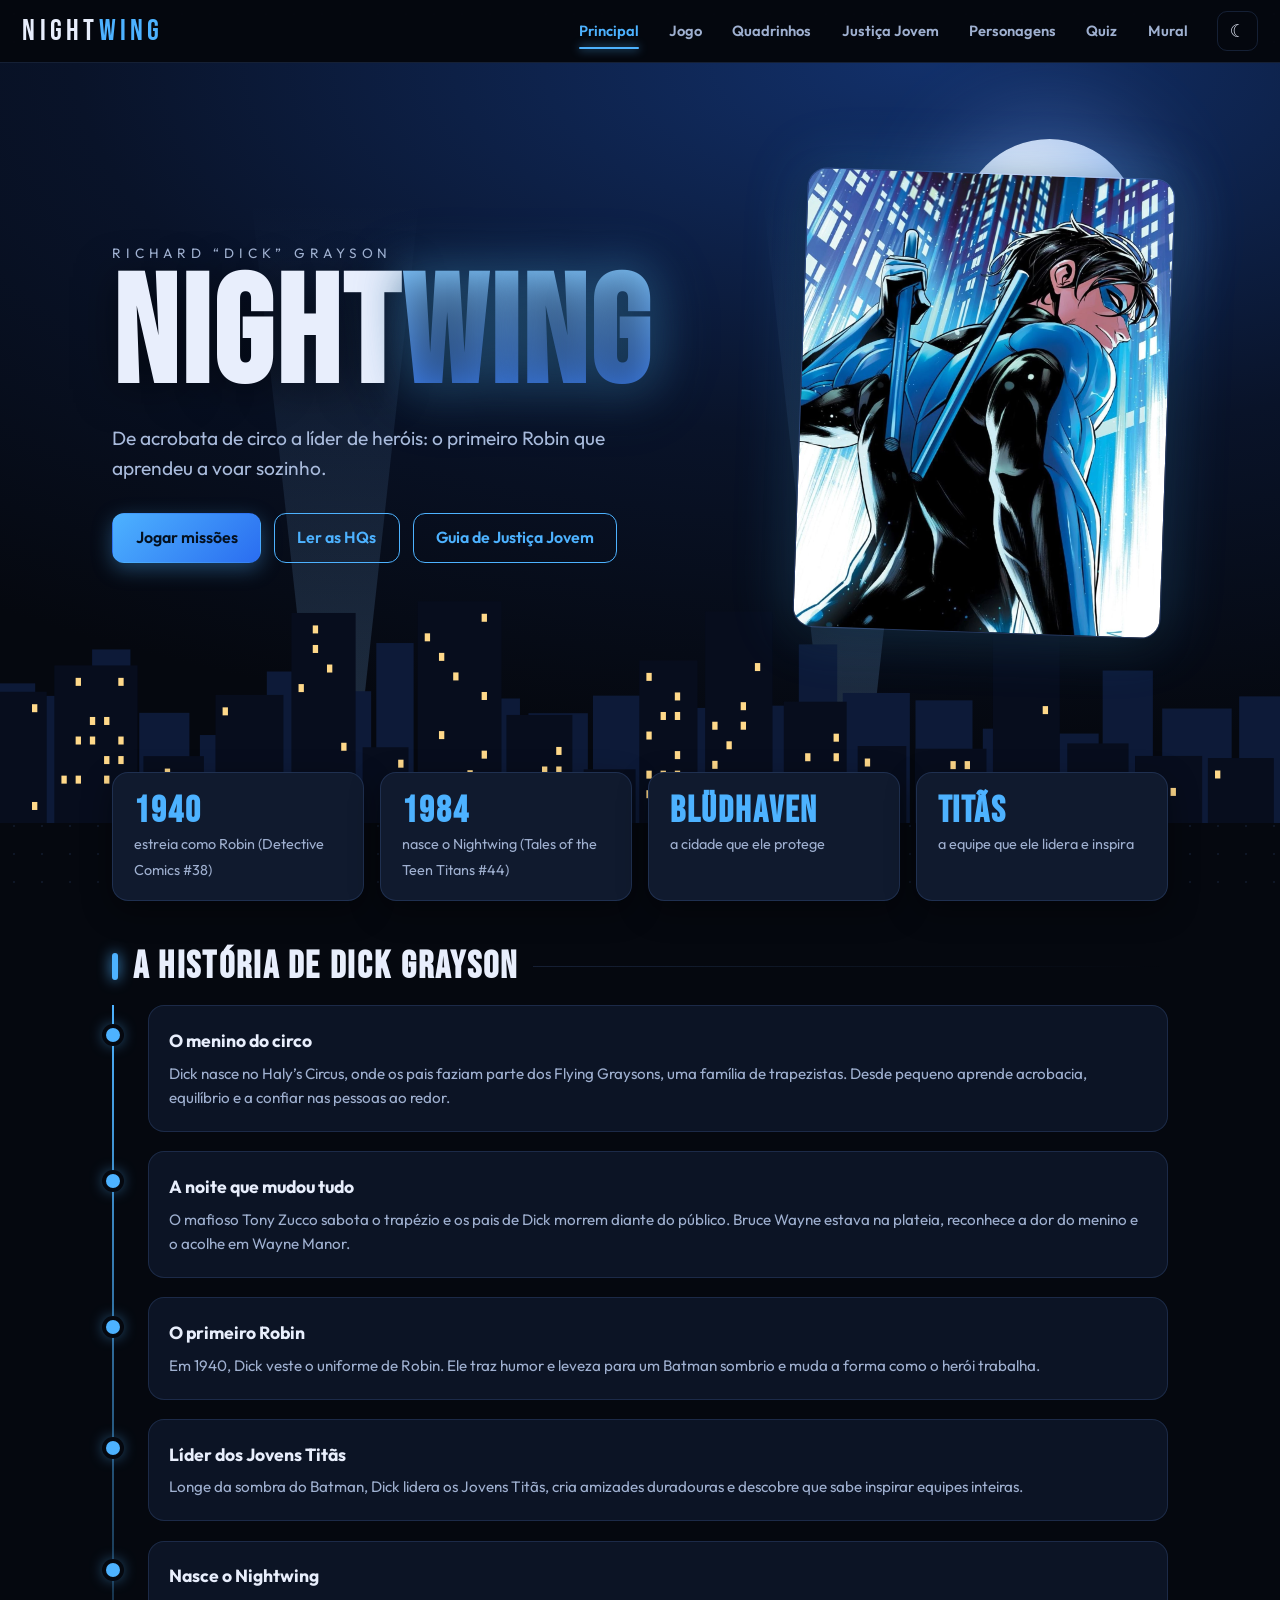
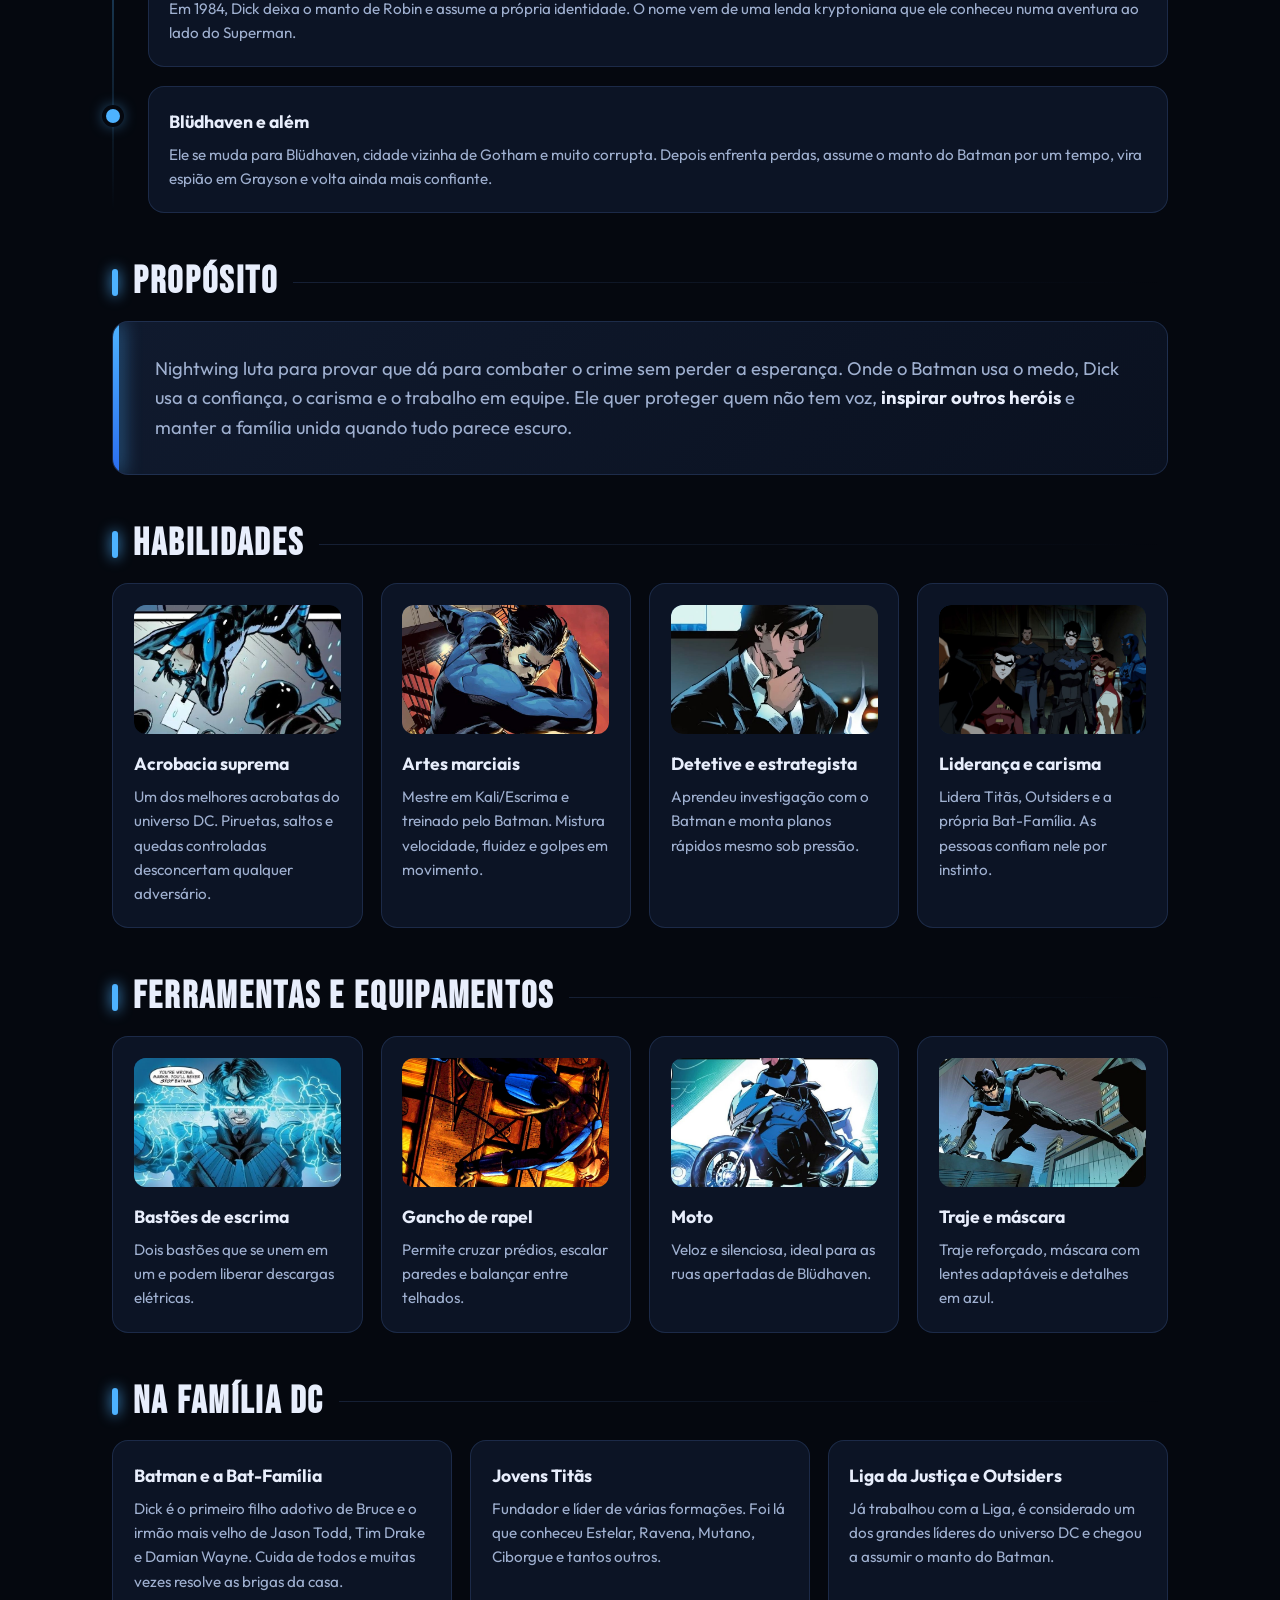
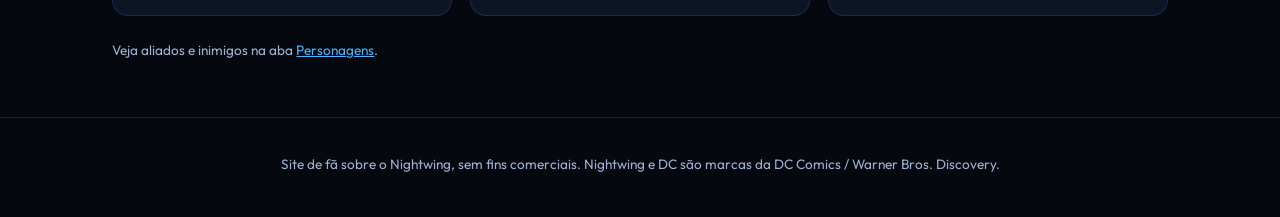
==== wwwroot/index.html @ c53836ff "Preparar Nightwing Site para publicacao" ====
<!DOCTYPE html>
<html lang="pt-BR" data-theme="dark">
<head>
  <meta charset="UTF-8">
  <meta name="viewport" content="width=device-width, initial-scale=1">
  <title>Nightwing | Site de fã</title>
  <meta name="description" content="Site de fã sobre o Nightwing: história, jogo de missões, HQs, personagens, guia de Justiça Jovem, quiz e mural.">
  <link rel="preconnect" href="https://fonts.googleapis.com">
  <link rel="preconnect" href="https://fonts.gstatic.com" crossorigin>
  <link href="https://fonts.googleapis.com/css2?family=Bebas+Neue&family=Outfit:wght@300;400;600;700&display=swap" rel="stylesheet">
  <link rel="stylesheet" href="css/style.css">
</head>
<body data-pagina="index">

<header class="topo">
  <a class="marca" href="#principal" data-aba-link="principal">Night<span>wing</span></a>

  <button id="btn-menu" class="btn-icone" type="button" aria-label="Abrir menu" aria-expanded="false" aria-controls="abas">☰</button>

  <nav id="abas" class="abas" role="tablist" aria-label="Seções do site">
    <button class="aba ativa" data-aba="principal" role="tab" type="button">Principal</button>
    <button class="aba" data-aba="jogo" role="tab" type="button">Jogo</button>
    <button class="aba" data-aba="quadrinhos" role="tab" type="button">Quadrinhos</button>
    <button class="aba" data-aba="justica-jovem" role="tab" type="button">Justiça Jovem</button>
    <button class="aba" data-aba="personagens" role="tab" type="button">Personagens</button>
    <button class="aba" data-aba="quiz" role="tab" type="button">Quiz</button>
    <button class="aba" data-aba="mural" role="tab" type="button">Mural</button>
  </nav>

  <button id="btn-tema" class="btn-tema" type="button" aria-label="Alternar modo claro/escuro">☾</button>
</header>

<main>

  <!-- ==================== PRINCIPAL ==================== -->
  <section id="principal" class="painel ativo">

    <div class="hero">
      <!-- Cenário feito só com CSS e JS (lua, luzes e cidade à noite) -->
      <div class="hero-cena" aria-hidden="true">
        <div class="lua"></div>
        <div class="feixe a"></div>
        <div class="feixe b"></div>
        <svg id="cidade" class="cidade" viewBox="0 0 1440 400" preserveAspectRatio="xMidYMax slice"></svg>
      </div>

      <div class="hero-conteudo">
        <div class="hero-texto">
          <p class="hero-sub">Richard “Dick” Grayson</p>
          <h1>Night<span class="destaque-palavra">wing</span></h1>
          <p class="hero-lead">De acrobata de circo a líder de heróis: o primeiro Robin que aprendeu a voar sozinho.</p>
          <div class="hero-botoes">
            <button class="btn btn-principal" type="button" data-aba-link="jogo">Jogar missões</button>
            <button class="btn btn-contorno" type="button" data-aba-link="quadrinhos">Ler as HQs</button>
            <button class="btn btn-contorno" type="button" data-aba-link="justica-jovem">Guia de Justiça Jovem</button>
          </div>
        </div>

        <!-- Se não existir img/asa.jpg, este quadro some sozinho -->
        <div class="hero-arte">
          <img src="img/asa.jpg" alt="Imagem do Nightwing" onerror="this.parentElement.remove()">
        </div>
      </div>
    </div>

    <div class="stats">
      <div class="stat"><b data-contar="1940">1940</b><span>estreia como Robin (Detective Comics #38)</span></div>
      <div class="stat"><b data-contar="1984">1984</b><span>nasce o Nightwing (Tales of the Teen Titans #44)</span></div>
      <div class="stat"><b>Blüdhaven</b><span>a cidade que ele protege</span></div>
      <div class="stat"><b>Titãs</b><span>a equipe que ele lidera e inspira</span></div>
    </div>

    <div class="container">

      <h2 class="titulo-secao">A história de Dick Grayson</h2>
      <div class="linha">
        <article class="linha-item"><div class="linha-ponto"></div><div class="cartao"><h3>O menino do circo</h3><p>Dick nasce no Haly’s Circus, onde os pais faziam parte dos Flying Graysons, uma família de trapezistas. Desde pequeno aprende acrobacia, equilíbrio e a confiar nas pessoas ao redor.</p></div></article>
        <article class="linha-item"><div class="linha-ponto"></div><div class="cartao"><h3>A noite que mudou tudo</h3><p>O mafioso Tony Zucco sabota o trapézio e os pais de Dick morrem diante do público. Bruce Wayne estava na plateia, reconhece a dor do menino e o acolhe em Wayne Manor.</p></div></article>
        <article class="linha-item"><div class="linha-ponto"></div><div class="cartao"><h3>O primeiro Robin</h3><p>Em 1940, Dick veste o uniforme de Robin. Ele traz humor e leveza para um Batman sombrio e muda a forma como o herói trabalha.</p></div></article>
        <article class="linha-item"><div class="linha-ponto"></div><div class="cartao"><h3>Líder dos Jovens Titãs</h3><p>Longe da sombra do Batman, Dick lidera os Jovens Titãs, cria amizades duradouras e descobre que sabe inspirar equipes inteiras.</p></div></article>
        <article class="linha-item"><div class="linha-ponto"></div><div class="cartao"><h3>Nasce o Nightwing</h3><p>Em 1984, Dick deixa o manto de Robin e assume a própria identidade. O nome vem de uma lenda kryptoniana que ele conheceu numa aventura ao lado do Superman.</p></div></article>
        <article class="linha-item"><div class="linha-ponto"></div><div class="cartao"><h3>Blüdhaven e além</h3><p>Ele se muda para Blüdhaven, cidade vizinha de Gotham e muito corrupta. Depois enfrenta perdas, assume o manto do Batman por um tempo, vira espião em Grayson e volta ainda mais confiante.</p></div></article>
      </div>

      <h2 class="titulo-secao">Propósito</h2>
      <div class="proposito">
        <p>Nightwing luta para provar que dá para combater o crime sem perder a esperança. Onde o Batman usa o medo, Dick usa a confiança, o carisma e o trabalho em equipe. Ele quer proteger quem não tem voz, <strong>inspirar outros heróis</strong> e manter a família unida quando tudo parece escuro.</p>
      </div>

      <h2 class="titulo-secao">Habilidades</h2>
      <div class="grade g4">
        <article class="cartao cartao-midia"><div class="midia"><span>🤸</span><img src="img/acrobacia.jpg" alt="Acrobacia" onerror="this.remove()"></div><h3>Acrobacia suprema</h3><p>Um dos melhores acrobatas do universo DC. Piruetas, saltos e quedas controladas desconcertam qualquer adversário.</p></article>
        <article class="cartao cartao-midia"><div class="midia"><span>🥋</span><img src="img/luta.jpg" alt="Artes marciais" onerror="this.remove()"></div><h3>Artes marciais</h3><p>Mestre em Kali/Escrima e treinado pelo Batman. Mistura velocidade, fluidez e golpes em movimento.</p></article>
        <article class="cartao cartao-midia"><div class="midia"><span>🔍</span><img src="img/detetive.jpg" alt="Detetive" onerror="this.remove()"></div><h3>Detetive e estrategista</h3><p>Aprendeu investigação com o Batman e monta planos rápidos mesmo sob pressão.</p></article>
        <article class="cartao cartao-midia"><div class="midia"><span>🤝</span><img src="img/lider.jpg" alt="Liderança" onerror="this.remove()"></div><h3>Liderança e carisma</h3><p>Lidera Titãs, Outsiders e a própria Bat-Família. As pessoas confiam nele por instinto.</p></article>
      </div>

      <h2 class="titulo-secao">Ferramentas e equipamentos</h2>
      <div class="grade g4">
        <article class="cartao cartao-midia"><div class="midia"><span>⚡</span><img src="img/escrima.jpg" alt="Bastões de escrima" onerror="this.remove()"></div><h3>Bastões de escrima</h3><p>Dois bastões que se unem em um e podem liberar descargas elétricas.</p></article>
        <article class="cartao cartao-midia"><div class="midia"><span>🪝</span><img src="img/rapel.jpg" alt="Gancho de rapel" onerror="this.remove()"></div><h3>Gancho de rapel</h3><p>Permite cruzar prédios, escalar paredes e balançar entre telhados.</p></article>
        <article class="cartao cartao-midia"><div class="midia"><span>🏍️</span><img src="img/moto.jpg" alt="Moto" onerror="this.remove()"></div><h3>Moto</h3><p>Veloz e silenciosa, ideal para as ruas apertadas de Blüdhaven.</p></article>
        <article class="cartao cartao-midia"><div class="midia"><span>🥷</span><img src="img/traje.jpg" alt="Traje e máscara" onerror="this.remove()"></div><h3>Traje e máscara</h3><p>Traje reforçado, máscara com lentes adaptáveis e detalhes em azul.</p></article>
      </div>

      <h2 class="titulo-secao">Na família DC</h2>
      <div class="grade g3">
        <article class="cartao"><h3>Batman e a Bat-Família</h3><p>Dick é o primeiro filho adotivo de Bruce e o irmão mais velho de Jason Todd, Tim Drake e Damian Wayne. Cuida de todos e muitas vezes resolve as brigas da casa.</p></article>
        <article class="cartao"><h3>Jovens Titãs</h3><p>Fundador e líder de várias formações. Foi lá que conheceu Estelar, Ravena, Mutano, Ciborgue e tantos outros.</p></article>
        <article class="cartao"><h3>Liga da Justiça e Outsiders</h3><p>Já trabalhou com a Liga, é considerado um dos grandes líderes do universo DC e chegou a assumir o manto do Batman.</p></article>
      </div>

      <p class="legenda">Veja aliados e inimigos na aba <button class="link" type="button" data-aba-link="personagens">Personagens</button>.</p>
    </div>
  </section>

  <!-- ==================== JOGO ==================== -->
  <section id="jogo" class="painel">
    <div class="container">
      <h2 class="titulo-secao">Missões: Patrulha de Blüdhaven</h2>
      <p class="lead">Escolha uma missão, derrote o vilão e cuide da sua vida e da sua energia. Cada vitória libera uma missão mais difícil.</p>

      <div class="jogo">
        <aside id="lista-missoes" class="lista-missoes" aria-label="Lista de missões">Carregando missões...</aside>

        <div class="batalha">
          <div class="placar">
            <span>Pontos: <b id="pontos">0</b></span>
            <span>Kits médicos: <b id="kits">3</b></span>
            <span id="titulo-missao">Escolha uma missão</span>
          </div>

          <div class="lutadores">
            <div class="lutador" id="caixa-jogador">
              <div class="midia avatar"><span>🤸</span><img src="img/pfp.jpg" alt="Nightwing" onerror="this.remove()"></div>
              <h3>Nightwing</h3>
              <div class="barra"><div class="preenchimento vida" id="barra-vida"></div><em id="txt-vida">100 / 100</em></div>
              <div class="barra"><div class="preenchimento energia" id="barra-energia"></div><em id="txt-energia">100 / 100</em></div>
            </div>

            <div class="vs">VS</div>

            <div class="lutador" id="caixa-inimigo">
              <div class="midia avatar" id="avatar-inimigo"><span id="icone-inimigo">❔</span></div>
              <h3 id="nome-inimigo">—</h3>
              <div class="barra"><div class="preenchimento inimigo" id="barra-vida-inimigo"></div><em id="txt-vida-inimigo">0 / 0</em></div>
              <div class="status" id="status-inimigo"></div>
            </div>
          </div>

          <p class="cena" id="cena">Selecione uma missão na lista para começar.</p>

          <div class="acoes" id="acoes">
            <button class="acao" type="button" data-acao="golpe"><b>Golpe de escrima</b><small>Dano médio • +10 energia</small></button>
            <button class="acao" type="button" data-acao="gancho"><b>Gancho</b><small>Dano baixo • atordoa • −10 energia</small></button>
            <button class="acao" type="button" data-acao="esquiva"><b>Acrobacia</b><small>Esquiva do próximo ataque • −15</small></button>
            <button class="acao acao-forte" type="button" data-acao="final"><b>Voadora final</b><small>Dano alto • −50 energia</small></button>
            <button class="acao acao-cura" type="button" data-acao="kit"><b>Kit médico</b><small>Cura 25 de vida</small></button>
          </div>

          <ul class="registro" id="registro" aria-live="polite"></ul>
          <button class="btn btn-contorno" id="btn-reiniciar" type="button">Reiniciar jogo</button>
        </div>
      </div>

      <h3 class="subtitulo">Ranking</h3>
      <div class="ranking-caixa">
        <form id="form-ranking" class="form" novalidate>
          <label for="nome-ranking">Seu nome no ranking</label>
          <input id="nome-ranking" type="text" maxlength="20" autocomplete="nickname">
          <button class="btn btn-principal" id="btn-ranking" type="submit" disabled>Enviar pontuação</button>
          <p id="aviso-ranking" class="aviso" role="status"></p>
        </form>
        <ol id="lista-ranking" class="ranking"></ol>
      </div>
    </div>
  </section>

  <!-- ==================== QUADRINHOS ==================== -->
  <section id="quadrinhos" class="painel">
    <div class="container">
      <h2 class="titulo-secao">HQs em ordem cronológica</h2>
      <p class="lead">Uma trilha de leitura para entender a história do Dick, da estreia como Robin até o Nightwing de hoje. Marque as que você já leu!</p>

      <div class="filtros">
        <input id="busca-hq" type="search" placeholder="Buscar por título, autor ou assunto..." aria-label="Buscar HQs">
        <select id="era-hq" aria-label="Filtrar por era"><option value="">Todas as eras</option></select>
      </div>

      <div class="progresso">
        <span id="txt-progresso">0 de 0 lidas</span>
        <div class="barra-fina"><div id="barra-progresso"></div></div>
      </div>

      <div id="lista-hqs" class="hq-lista">Carregando HQs...</div>
      <p id="hq-vazio" class="lead" hidden>Nenhuma HQ encontrada com essa busca.</p>
      <p class="legenda">As datas e os créditos são para estudo. Confira em fontes oficiais antes de usar em trabalhos.</p>
    </div>
  </section>

  <!-- ==================== JUSTIÇA JOVEM ==================== -->
  <section id="justica-jovem" class="painel">
    <div class="container">
      <h2 class="titulo-secao">Justiça Jovem: guia de episódios</h2>
      <p class="lead">Um guia da série animada em que Dick Grayson aparece primeiro como Robin e depois como Nightwing. Marque os episódios que você já assistiu e acompanhe o seu progresso.</p>

      <div class="aviso-legal">
        <strong>Para assistir:</strong> este guia mostra só informações (títulos e resumos). Os episódios devem ser vistos nos serviços oficiais, e o catálogo muda de tempos em tempos.
        <a class="btn btn-contorno" href="https://www.justwatch.com/br/serie/young-justice" target="_blank" rel="noopener">Ver onde assistir agora (JustWatch)</a>
      </div>

      <div class="progresso">
        <span id="jj-progresso-txt">0 de 0 assistidos</span>
        <div class="barra-fina"><div id="jj-progresso-barra"></div></div>
      </div>

      <div id="jj-chips" class="chips" role="group" aria-label="Escolher temporada"></div>

      <article id="jj-info" class="cartao jj-info">Carregando temporadas...</article>

      <div class="botoes jj-botoes">
        <button id="jj-marcar" class="btn btn-contorno" type="button">Marcar temporada toda</button>
        <button id="jj-limpar" class="btn btn-contorno" type="button">Limpar temporada</button>
      </div>

      <ol id="jj-episodios" class="episodios"></ol>

      <p class="legenda">Títulos originais em inglês, conferidos no <a class="link" href="https://epguides.com/YoungJustice/" target="_blank" rel="noopener">epguides</a> e no <a class="link" href="https://www.thetvdb.com/series/young-justice" target="_blank" rel="noopener">TheTVDB</a>. Os resumos foram escritos para este site, sem spoilers. Justiça Jovem é uma obra da DC / Warner Bros. Discovery.</p>
    </div>
  </section>

  <!-- ==================== PERSONAGENS ==================== -->
  <section id="personagens" class="painel">
    <div class="container">
      <h2 class="titulo-secao">Aliados e inimigos</h2>
      <div class="chips" role="group" aria-label="Filtrar personagens">
        <button class="chip ativo" type="button" data-tipo="">Todos</button>
        <button class="chip" type="button" data-tipo="aliado">Aliados</button>
        <button class="chip" type="button" data-tipo="inimigo">Inimigos</button>
      </div>
      <div id="grade-personagens" class="grade g3">Carregando personagens...</div>
    </div>
  </section>

  <!-- ==================== QUIZ ==================== -->
  <section id="quiz" class="painel">
    <div class="container">
      <h2 class="titulo-secao">Quiz do Nightwing</h2>
      <p class="lead">As perguntas e a correção vêm do servidor em C#. Quanto você sabe sobre o Dick?</p>
      <form id="form-quiz" novalidate>
        <div id="quiz-perguntas">Carregando perguntas...</div>
        <button class="btn btn-principal" type="submit">Ver meu resultado</button>
        <button class="btn btn-contorno" type="button" id="btn-refazer" hidden>Refazer</button>
      </form>
      <p id="quiz-resultado" class="resultado" role="status"></p>
    </div>
  </section>

  <!-- ==================== MURAL ==================== -->
  <section id="mural" class="painel">
    <div class="container">
      <h2 class="titulo-secao">Mural dos fãs</h2>
      <form id="form-mural" class="form" novalidate>
        <label for="nome">Seu nome</label>
        <input id="nome" name="nome" type="text" maxlength="30" autocomplete="nickname" required>

        <label for="texto">Seu comentário</label>
        <textarea id="texto" name="texto" rows="3" maxlength="300" required></textarea>
        <small id="contador">0 / 300</small>

        <button class="btn btn-principal" type="submit">Publicar</button>
        <p id="mural-aviso" class="aviso" role="status"></p>
      </form>
      <ul id="lista-comentarios" class="comentarios"></ul>
    </div>
  </section>

</main>

<footer class="rodape">
  <p>Site de fã sobre o Nightwing, sem fins comerciais. Nightwing e DC são marcas da DC Comics / Warner Bros. Discovery.</p>
  <p id="visitas" class="visitas"></p>
</footer>

<script src="js/comum.js"></script>
<script src="js/jogo.js"></script>
<script src="js/hqs.js"></script>
<script src="js/justica-jovem.js"></script>
<script src="js/personagens.js"></script>
<script src="js/quiz.js"></script>
<script src="js/mural.js"></script>
</body>
</html>
---- wwwroot/css/style.css ----
/* =====================================================
   CORES: mude aqui e o site inteiro muda
   ===================================================== */
:root {
  --bg: #05080f;
  --bg2: #0a1120;
  --card: rgba(16, 26, 46, 0.72);
  --card-solido: #101a2e;
  --borda: rgba(110, 160, 255, 0.16);
  --texto: #e8eefc;
  --suave: #9fb0d0;
  --destaque: #4db2ff;
  --destaque2: #2a6df0;
  --sobre-destaque: #04101f;
  --brilho: rgba(77, 178, 255, 0.35);
  --ok: #3ecf8e;
  --erro: #ff6b6b;
  --ouro: #f5b942;
  --sombra: 0 10px 30px rgba(0, 0, 0, 0.4);
  --raio: 16px;
}

:root[data-theme="light"] {
  --bg: #eef3fb;
  --bg2: #e2eaf8;
  --card: rgba(255, 255, 255, 0.85);
  --card-solido: #ffffff;
  --borda: rgba(30, 80, 170, 0.16);
  --texto: #0c1426;
  --suave: #4a5b7d;
  --destaque: #1769d1;
  --destaque2: #0f4fa3;
  --sobre-destaque: #ffffff;
  --brilho: rgba(23, 105, 209, 0.25);
  --ok: #138a58;
  --erro: #c63c3c;
  --ouro: #b9791a;
  --sombra: 0 10px 30px rgba(20, 40, 90, 0.14);
}

/* =====================================================
   BASE
   ===================================================== */
* { box-sizing: border-box; margin: 0; padding: 0; }

html { scroll-behavior: smooth; scroll-padding-top: 80px; }

body {
  font-family: "Outfit", "Segoe UI", system-ui, sans-serif;
  background: var(--bg);
  color: var(--texto);
  line-height: 1.6;
  transition: background 0.3s, color 0.3s;
}

/* Textura suave de fundo (pontinhos) */
body::before {
  content: "";
  position: fixed;
  inset: 0;
  z-index: -1;
  background-image: radial-gradient(var(--borda) 1px, transparent 1px);
  background-size: 28px 28px;
  opacity: 0.6;
  pointer-events: none;
}

a { color: inherit; text-decoration: none; }
ul, ol { list-style: none; }
button, input, select, textarea { font: inherit; color: inherit; }

:focus-visible { outline: 2px solid var(--destaque); outline-offset: 2px; }

.container { max-width: 1100px; margin: 0 auto; padding: 2.8rem 1.4rem 3.5rem; }

/* =====================================================
   TOPO
   ===================================================== */
.topo {
  position: sticky;
  top: 0;
  z-index: 50;
  display: flex;
  align-items: center;
  gap: 1rem;
  padding: 0.7rem 1.4rem;
  background: color-mix(in srgb, var(--bg) 82%, transparent);
  backdrop-filter: blur(12px);
  border-bottom: 1px solid var(--borda);
}

.marca {
  font-family: "Bebas Neue", sans-serif;
  font-size: 1.9rem;
  letter-spacing: 0.14em;
  line-height: 1;
}
.marca span { color: var(--destaque); }

.abas { display: flex; gap: 0.2rem; margin-left: auto; }

.aba {
  position: relative;
  background: none;
  border: none;
  padding: 0.5rem 0.85rem;
  border-radius: 10px;
  color: var(--suave);
  cursor: pointer;
  font-weight: 600;
  font-size: 0.92rem;
  transition: color 0.2s, background 0.2s;
}
.aba:hover { color: var(--texto); background: var(--bg2); }
.aba.ativa { color: var(--destaque); }
.aba.ativa::after {
  content: "";
  position: absolute;
  left: 0.85rem; right: 0.85rem; bottom: 0.1rem;
  height: 2px;
  border-radius: 2px;
  background: var(--destaque);
  box-shadow: 0 0 10px var(--destaque);
}

.btn-tema, .btn-icone {
  background: none;
  border: 1px solid var(--borda);
  border-radius: 10px;
  padding: 0.3rem 0.7rem;
  font-size: 1.1rem;
  cursor: pointer;
  transition: border-color 0.2s, box-shadow 0.2s;
}
.btn-tema:hover, .btn-icone:hover { border-color: var(--destaque); box-shadow: 0 0 12px var(--brilho); }
.btn-icone { display: none; margin-left: auto; }

/* =====================================================
   PAINÉIS (abas)
   ===================================================== */
.painel { display: none; }
.painel.ativo { display: block; animation: aparecer 0.45s ease; }

@keyframes aparecer {
  from { opacity: 0; transform: translateY(12px); }
  to { opacity: 1; transform: none; }
}

/* Os cartões entram um depois do outro */
.painel.ativo .grade > *,
.painel.ativo .linha-item,
.painel.ativo .hq-item,
.painel.ativo .stat {
  animation: subir 0.55s ease both;
}
.painel.ativo .grade > :nth-child(2), .painel.ativo .stat:nth-child(2) { animation-delay: 0.06s; }
.painel.ativo .grade > :nth-child(3), .painel.ativo .stat:nth-child(3) { animation-delay: 0.12s; }
.painel.ativo .grade > :nth-child(4), .painel.ativo .stat:nth-child(4) { animation-delay: 0.18s; }
.painel.ativo .grade > :nth-child(n+5) { animation-delay: 0.22s; }

@keyframes subir {
  from { opacity: 0; transform: translateY(18px); }
  to { opacity: 1; transform: none; }
}

/* =====================================================
   BOTÕES
   ===================================================== */
.btn {
  display: inline-block;
  border-radius: 12px;
  padding: 0.7rem 1.4rem;
  font-weight: 600;
  cursor: pointer;
  border: 1px solid transparent;
  transition: transform 0.15s, background 0.2s, box-shadow 0.2s, color 0.2s;
}
.btn:hover:not(:disabled) { transform: translateY(-2px); }
.btn:disabled { opacity: 0.5; cursor: not-allowed; }

.btn-principal { background: linear-gradient(135deg, var(--destaque), var(--destaque2)); color: var(--sobre-destaque); box-shadow: 0 6px 20px var(--brilho); }
.btn-principal:hover:not(:disabled) { box-shadow: 0 8px 28px var(--brilho); color: #fff; }

.btn-contorno { background: transparent; border-color: var(--destaque); color: var(--destaque); }
.btn-contorno:hover:not(:disabled) { background: var(--destaque); color: var(--sobre-destaque); box-shadow: 0 6px 20px var(--brilho); }

.link { background: none; border: none; color: var(--destaque); cursor: pointer; text-decoration: underline; }

/* =====================================================
   MÍDIA (imagem com reserva elegante se não existir)
   ===================================================== */
.midia {
  position: relative;
  overflow: hidden;
  border-radius: 12px;
  background:
    radial-gradient(circle at 30% 20%, hsl(var(--h, 215) 80% 45% / 0.55), transparent 60%),
    linear-gradient(135deg, hsl(var(--h, 215) 55% 22%), hsl(var(--h, 215) 60% 8%));
  display: grid;
  place-items: center;
  aspect-ratio: 16 / 10;
}
.midia span {
  font-size: 2.6rem;
  width: 4.4rem; height: 4.4rem;
  display: grid; place-items: center;
  border-radius: 50%;
  background: rgba(255, 255, 255, 0.08);
  box-shadow: 0 0 30px rgba(120, 170, 255, 0.25), inset 0 0 0 1px rgba(255, 255, 255, 0.12);
}
.midia img {
  position: absolute;
  inset: 0;
  width: 100%;
  height: 100%;
  object-fit: cover;
  transition: transform 0.5s;
}
.midia:hover img { transform: scale(1.07); }

/* =====================================================
   HERO (cenário de noite)
   ===================================================== */
.hero {
  /* O hero é sempre escuro (é uma cena noturna), mesmo no modo claro */
  --texto: #e8eefc;
  --suave: #a9bbdc;
  --destaque: #4db2ff;
  --destaque2: #2a6df0;
  --sobre-destaque: #04101f;
  --brilho: rgba(77, 178, 255, 0.35);
  --borda: rgba(110, 160, 255, 0.3);

  position: relative;
  isolation: isolate;
  overflow: hidden;
  min-height: min(86vh, 760px);
  display: grid;
  align-items: center;
  color: var(--texto);
  background: radial-gradient(120% 90% at 72% 0%, #12306a 0%, #091329 55%, #05080f 100%);
}

.hero-cena { position: absolute; inset: 0; z-index: -1; }

.lua {
  position: absolute;
  right: 11%;
  top: 10%;
  width: clamp(90px, 14vw, 190px);
  aspect-ratio: 1;
  border-radius: 50%;
  background: radial-gradient(circle at 35% 35%, #ffffff, #c6dcff 55%, #7aa4f2 100%);
  box-shadow: 0 0 90px 24px rgba(120, 170, 255, 0.35);
  opacity: 0.92;
}

.feixe {
  position: absolute;
  bottom: -8%;
  width: 210px;
  height: 115%;
  background: linear-gradient(to top, rgba(130, 190, 255, 0.26), transparent 78%);
  clip-path: polygon(46% 100%, 54% 100%, 100% 0, 0 0);
  transform-origin: 50% 100%;
  animation: varrer 10s ease-in-out infinite alternate;
}
.feixe.a { left: 18%; }
.feixe.b { left: 58%; animation-duration: 13s; animation-direction: alternate-reverse; }

@keyframes varrer {
  from { transform: rotate(-20deg); }
  to { transform: rotate(20deg); }
}

.cidade { position: absolute; left: 0; bottom: 0; width: 100%; height: 42%; }
.cidade .janela { fill: #ffd98a; animation: piscar 4s ease-in-out infinite; }
@keyframes piscar { 0%, 100% { opacity: 0.9; } 50% { opacity: 0.25; } }

.hero-conteudo {
  width: 100%;
  max-width: 1100px;
  margin: 0 auto;
  padding: 3rem 1.4rem 8rem;
  display: grid;
  grid-template-columns: 1.2fr 0.8fr;
  gap: 2.5rem;
  align-items: center;
}
.hero-conteudo:not(:has(.hero-arte)) { grid-template-columns: 1fr; }

.hero-sub { text-transform: uppercase; letter-spacing: 0.35em; color: var(--suave); font-size: 0.85rem; }

.hero h1 {
  font-family: "Bebas Neue", sans-serif;
  font-size: clamp(4.4rem, 14vw, 9.5rem);
  line-height: 0.9;
  letter-spacing: 0.02em;
  margin: 0.3rem 0 1rem;
  text-shadow: 0 6px 40px rgba(0, 0, 0, 0.5);
}
.destaque-palavra {
  background: linear-gradient(180deg, #8ad0ff, #2a6df0);
  -webkit-background-clip: text;
  background-clip: text;
  color: transparent;
  filter: drop-shadow(0 0 22px rgba(77, 178, 255, 0.55));
}

.hero-lead { color: var(--suave); font-size: 1.2rem; max-width: 500px; margin-bottom: 1.8rem; }
.hero-botoes { display: flex; flex-wrap: wrap; gap: 0.8rem; }

.hero-arte {
  border-radius: 20px;
  overflow: hidden;
  aspect-ratio: 4 / 5;
  max-height: 460px;
  justify-self: end;
  border: 1px solid var(--borda);
  box-shadow: 0 0 60px rgba(77, 178, 255, 0.25), var(--sombra);
  transform: rotate(2deg);
}
.hero-arte img { width: 100%; height: 100%; object-fit: cover; display: block; }

/* =====================================================
   NÚMEROS (stats)
   ===================================================== */
.stats {
  position: relative;
  z-index: 2;
  max-width: 1100px;
  margin: -3.2rem auto 0;
  padding: 0 1.4rem;
  display: grid;
  grid-template-columns: repeat(auto-fit, minmax(210px, 1fr));
  gap: 1rem;
}
.stat {
  background: var(--card-solido);
  border: 1px solid var(--borda);
  border-radius: var(--raio);
  padding: 1.1rem 1.3rem;
  box-shadow: var(--sombra);
}
.stat b {
  display: block;
  font-family: "Bebas Neue", sans-serif;
  font-size: 2.3rem;
  line-height: 1.1;
  color: var(--destaque);
  letter-spacing: 0.05em;
}
.stat span { color: var(--suave); font-size: 0.9rem; }

/* =====================================================
   TÍTULOS E TEXTOS
   ===================================================== */
.titulo-secao {
  font-family: "Bebas Neue", sans-serif;
  font-size: 2.4rem;
  letter-spacing: 0.06em;
  line-height: 1.1;
  margin: 3rem 0 1.1rem;
  display: flex;
  align-items: center;
  gap: 0.9rem;
}
.titulo-secao::after {
  content: "";
  flex: 1;
  height: 1px;
  background: linear-gradient(90deg, var(--borda), transparent);
}
.titulo-secao::before {
  content: "";
  width: 6px;
  height: 1.7rem;
  border-radius: 3px;
  background: var(--destaque);
  box-shadow: 0 0 14px var(--destaque);
}
.container > .titulo-secao:first-child { margin-top: 0; }

.subtitulo { font-family: "Bebas Neue", sans-serif; font-size: 1.8rem; letter-spacing: 0.06em; margin: 2.8rem 0 1rem; }
.lead { color: var(--suave); max-width: 720px; margin-bottom: 1.6rem; font-size: 1.05rem; }
.legenda { color: var(--suave); font-size: 0.85rem; margin-top: 1.5rem; }
.legenda .link { font-size: inherit; }

/* =====================================================
   CARTÕES E GRADES
   ===================================================== */
.grade { display: grid; gap: 1.1rem; }
.g2 { grid-template-columns: repeat(auto-fit, minmax(300px, 1fr)); }
.g3 { grid-template-columns: repeat(auto-fit, minmax(260px, 1fr)); }
.g4 { grid-template-columns: repeat(auto-fit, minmax(220px, 1fr)); }

.cartao {
  background: var(--card);
  border: 1px solid var(--borda);
  border-radius: var(--raio);
  padding: 1.3rem;
  transition: transform 0.25s, border-color 0.25s, box-shadow 0.25s;
}
.cartao:hover {
  transform: translateY(-4px);
  border-color: var(--destaque);
  box-shadow: 0 12px 34px var(--brilho);
}
.cartao h3 { margin-bottom: 0.4rem; font-size: 1.1rem; }
.cartao p { color: var(--suave); font-size: 0.95rem; }
.cartao-midia .midia { margin-bottom: 1rem; }

.proposito {
  position: relative;
  background: linear-gradient(135deg, var(--card-solido), var(--bg2));
  border: 1px solid var(--borda);
  border-radius: var(--raio);
  padding: 2rem 2rem 2rem 2.6rem;
  font-size: 1.15rem;
  color: var(--suave);
  overflow: hidden;
}
.proposito::before {
  content: "";
  position: absolute;
  left: 0; top: 0; bottom: 0;
  width: 6px;
  background: linear-gradient(180deg, var(--destaque), var(--destaque2));
  box-shadow: 0 0 20px var(--destaque);
}
.proposito strong { color: var(--texto); }

/* =====================================================
   LINHA DO TEMPO (história)
   ===================================================== */
.linha { position: relative; padding-left: 2.2rem; display: grid; gap: 1.2rem; }
.linha::before {
  content: "";
  position: absolute;
  left: 0; top: 0; bottom: 0;
  width: 2px;
  background: linear-gradient(180deg, var(--destaque), transparent);
}
.linha-item { position: relative; }
.linha-ponto {
  position: absolute;
  left: calc(-2.2rem - 6px);
  top: 1.4rem;
  width: 14px; height: 14px;
  border-radius: 50%;
  background: var(--destaque);
  box-shadow: 0 0 0 4px var(--bg), 0 0 16px var(--destaque);
}

/* =====================================================
   JOGO
   ===================================================== */
.jogo { display: grid; grid-template-columns: 270px 1fr; gap: 1.2rem; align-items: start; }

.lista-missoes { display: grid; gap: 0.6rem; }
.missao {
  text-align: left;
  background: var(--card);
  border: 1px solid var(--borda);
  border-radius: 14px;
  padding: 0.85rem 1rem;
  cursor: pointer;
  display: grid;
  gap: 0.1rem;
  transition: border-color 0.2s, transform 0.2s, box-shadow 0.2s;
}
.missao:hover:not(:disabled) { border-color: var(--destaque); transform: translateX(4px); }
.missao small { color: var(--suave); }
.missao.atual { border-color: var(--destaque); box-shadow: 0 0 22px var(--brilho); background: var(--bg2); }
.missao.bloqueada { opacity: 0.45; cursor: not-allowed; }
.estrelas { color: var(--ouro); letter-spacing: 0.15em; }

.batalha {
  background:
    radial-gradient(90% 60% at 50% 0%, var(--brilho), transparent 70%),
    var(--card);
  border: 1px solid var(--borda);
  border-radius: 20px;
  padding: 1.4rem;
}

.placar { display: flex; flex-wrap: wrap; justify-content: space-between; gap: 0.6rem; color: var(--suave); margin-bottom: 1.3rem; }
.placar b { color: var(--texto); }
#titulo-missao { color: var(--destaque); font-weight: 600; }

.lutadores { display: grid; grid-template-columns: 1fr auto 1fr; gap: 1rem; align-items: center; }
.lutador { text-align: center; }
.lutador h3 { margin: 0.7rem 0 0.4rem; }
.avatar { width: 124px; margin: 0 auto; aspect-ratio: 1 / 1; border-radius: 50%; border: 2px solid var(--borda); box-shadow: 0 0 26px var(--brilho); }
.avatar span { font-size: 2.6rem; }
.vs { font-family: "Bebas Neue", sans-serif; font-size: 2.4rem; color: var(--destaque); text-shadow: 0 0 18px var(--destaque); }

.barra { position: relative; height: 20px; background: var(--bg2); border-radius: 999px; overflow: hidden; margin: 0.4rem 0; border: 1px solid var(--borda); }
.preenchimento { height: 100%; width: 100%; border-radius: 999px; transition: width 0.4s; }
.preenchimento.vida { background: linear-gradient(90deg, #2bb673, #5be39a); box-shadow: 0 0 12px rgba(91, 227, 154, 0.5); }
.preenchimento.energia { background: linear-gradient(90deg, var(--destaque2), var(--destaque)); box-shadow: 0 0 12px var(--brilho); }
.preenchimento.inimigo { background: linear-gradient(90deg, #c93c3c, #ff6b6b); width: 0; box-shadow: 0 0 12px rgba(255, 107, 107, 0.5); }
.barra em { position: absolute; inset: 0; display: grid; place-items: center; font-style: normal; font-size: 0.72rem; font-weight: 700; color: #fff; text-shadow: 0 1px 2px rgba(0, 0, 0, 0.85); }
.status { min-height: 1.4em; color: var(--ouro); font-weight: 600; font-size: 0.9rem; }

.cena { text-align: center; color: var(--suave); margin: 1.2rem 0; min-height: 3em; }

.acoes { display: grid; grid-template-columns: repeat(auto-fit, minmax(150px, 1fr)); gap: 0.6rem; margin-bottom: 1rem; }
.acao {
  background: var(--bg2);
  border: 1px solid var(--borda);
  border-radius: 12px;
  padding: 0.75rem;
  cursor: pointer;
  display: grid;
  gap: 0.15rem;
  text-align: left;
  transition: border-color 0.2s, transform 0.15s, box-shadow 0.2s;
}
.acao small { color: var(--suave); font-size: 0.75rem; }
.acao:hover:not(:disabled) { border-color: var(--destaque); transform: translateY(-2px); box-shadow: 0 6px 18px var(--brilho); }
.acao:disabled { opacity: 0.4; cursor: not-allowed; }
.acao-forte { border-color: var(--ouro); }
.acao-cura { border-color: var(--ok); }

.registro { display: grid; gap: 0.3rem; margin-bottom: 1rem; font-size: 0.9rem; color: var(--suave); min-height: 3em; }
.registro .bom { color: var(--ok); }
.registro .ruim { color: var(--erro); }

.tremer { animation: tremer 0.35s; }
@keyframes tremer {
  0%, 100% { transform: translateX(0); }
  25% { transform: translateX(-8px); }
  75% { transform: translateX(8px); }
}

.ranking-caixa { display: grid; grid-template-columns: 1fr 1fr; gap: 1.5rem; align-items: start; }
.ranking { display: grid; gap: 0.4rem; counter-reset: pos; }
.ranking li {
  counter-increment: pos;
  display: flex;
  justify-content: space-between;
  gap: 1rem;
  background: var(--card);
  border: 1px solid var(--borda);
  border-radius: 12px;
  padding: 0.55rem 0.95rem;
}
.ranking li::before { content: counter(pos) "º"; color: var(--destaque); font-weight: 700; margin-right: 0.6rem; }
.ranking li:first-child { border-color: var(--ouro); }
.ranking li span:first-of-type { flex: 1; overflow-wrap: anywhere; }
.ranking li b { color: var(--destaque); }

/* =====================================================
   HQs
   ===================================================== */
.filtros { display: flex; flex-wrap: wrap; gap: 0.7rem; margin-bottom: 1rem; }
.filtros input, .filtros select, .form input, .form textarea {
  background: var(--card-solido);
  border: 1px solid var(--borda);
  border-radius: 12px;
  padding: 0.65rem 0.95rem;
}
.filtros input { flex: 1; min-width: 220px; }
input:focus, select:focus, textarea:focus { outline: 2px solid var(--destaque); border-color: transparent; }

.progresso { display: flex; align-items: center; gap: 1rem; color: var(--suave); font-size: 0.9rem; margin-bottom: 1.5rem; }
.barra-fina { flex: 1; height: 8px; background: var(--bg2); border-radius: 999px; overflow: hidden; border: 1px solid var(--borda); }
#barra-progresso, #jj-progresso-barra {
  height: 100%;
  width: 0;
  background: linear-gradient(90deg, var(--destaque2), var(--destaque));
  box-shadow: 0 0 10px var(--destaque);
  transition: width 0.5s;
}

.hq-lista { display: grid; gap: 1.2rem; }
.hq-item { display: grid; grid-template-columns: 90px 1fr; gap: 1rem; align-items: start; }
.hq-ano { font-family: "Bebas Neue", sans-serif; font-size: 2.2rem; color: var(--destaque); padding-top: 0.6rem; text-shadow: 0 0 16px var(--brilho); }
.hq-corpo { display: grid; grid-template-columns: 210px 1fr; gap: 1.2rem; }
.hq-corpo .midia { aspect-ratio: 4 / 3; }
.hq-corpo.lida { border-color: var(--ok); }
.era { color: var(--destaque); text-transform: uppercase; letter-spacing: 0.12em; font-size: 0.72rem; font-weight: 600; }
.hq-corpo h3 { margin: 0.2rem 0 0.4rem; }
.botoes { display: flex; flex-wrap: wrap; gap: 0.6rem; margin-top: 0.9rem; }
.botoes .btn { padding: 0.5rem 1rem; font-size: 0.9rem; }

/* =====================================================
   JUSTIÇA JOVEM
   ===================================================== */
.aviso-legal {
  display: flex;
  flex-wrap: wrap;
  align-items: center;
  gap: 0.8rem 1.2rem;
  background: var(--card);
  border: 1px dashed var(--destaque);
  border-radius: var(--raio);
  padding: 1rem 1.2rem;
  margin-bottom: 1.5rem;
  color: var(--suave);
  font-size: 0.95rem;
}
.aviso-legal strong { color: var(--texto); }
.aviso-legal .btn { padding: 0.45rem 1rem; font-size: 0.9rem; }

.jj-info { margin-bottom: 1rem; }
.jj-info h3 { font-family: "Bebas Neue", sans-serif; font-size: 1.8rem; letter-spacing: 0.05em; margin: 0.2rem 0 0.5rem; }
.jj-info p + p { margin-top: 0.5rem; }
.jj-info b { color: var(--texto); }
.jj-botoes { margin: 0 0 1rem; }

.episodios { display: grid; grid-template-columns: repeat(auto-fill, minmax(280px, 1fr)); gap: 0.6rem; }
.episodio label {
  display: flex;
  align-items: center;
  gap: 0.75rem;
  padding: 0.65rem 0.9rem;
  background: var(--card);
  border: 1px solid var(--borda);
  border-radius: 12px;
  cursor: pointer;
  transition: border-color 0.2s, background 0.2s, transform 0.15s;
}
.episodio label:hover { border-color: var(--destaque); transform: translateX(3px); }
.episodio input { width: 1.1rem; height: 1.1rem; accent-color: var(--ok); flex-shrink: 0; }
.episodio .num { font-family: "Bebas Neue", sans-serif; font-size: 1.3rem; color: var(--destaque); min-width: 1.6rem; }
.episodio .titulo-ep { overflow-wrap: anywhere; }
.episodio.visto label { border-color: var(--ok); background: color-mix(in srgb, var(--ok) 10%, var(--card)); }
.episodio.visto .titulo-ep { color: var(--suave); text-decoration: line-through; text-decoration-color: var(--ok); }

/* =====================================================
   PERSONAGENS
   ===================================================== */
.chips { display: flex; flex-wrap: wrap; gap: 0.5rem; margin-bottom: 1.5rem; }
.chip {
  background: var(--card);
  border: 1px solid var(--borda);
  border-radius: 999px;
  padding: 0.45rem 1.1rem;
  cursor: pointer;
  transition: border-color 0.2s, background 0.2s;
}
.chip:hover { border-color: var(--destaque); }
.chip.ativo { background: linear-gradient(135deg, var(--destaque), var(--destaque2)); color: var(--sobre-destaque); border-color: transparent; font-weight: 600; box-shadow: 0 4px 16px var(--brilho); }

.personagem { display: grid; gap: 0.3rem; }
.personagem .icone { font-size: 2rem; }
.tag { display: inline-block; width: fit-content; font-size: 0.7rem; text-transform: uppercase; letter-spacing: 0.1em; padding: 0.1rem 0.6rem; border-radius: 999px; border: 1px solid var(--ok); color: var(--ok); }
.tag.inimigo { border-color: var(--erro); color: var(--erro); }

/* =====================================================
   QUIZ
   ===================================================== */
#quiz-perguntas { display: grid; gap: 1.1rem; margin-bottom: 1.4rem; }
.pergunta { background: var(--card); border: 1px solid var(--borda); border-radius: 14px; padding: 1rem 1.2rem; }
.pergunta legend { font-weight: 600; padding: 0 0.4rem; }
.opcao { display: block; padding: 0.5rem 0.7rem; margin-top: 0.4rem; border: 1px solid transparent; border-radius: 10px; cursor: pointer; color: var(--suave); }
.opcao:hover { background: var(--bg2); }
.opcao input { margin-right: 0.6rem; accent-color: var(--destaque); }
.opcao.certa { border-color: var(--ok); color: var(--ok); }
.opcao.errada { border-color: var(--erro); color: var(--erro); }
.resultado { margin-top: 1rem; font-weight: 700; font-size: 1.2rem; }

/* =====================================================
   FORMULÁRIOS E MURAL
   ===================================================== */
.form { display: grid; gap: 0.5rem; max-width: 560px; margin-bottom: 1.5rem; }
.form label { font-size: 0.9rem; color: var(--suave); margin-top: 0.4rem; }
.form input, .form textarea { width: 100%; }
.form small { color: var(--suave); text-align: right; }
.form .btn { justify-self: start; margin-top: 0.5rem; }
.aviso { min-height: 1.4em; font-size: 0.9rem; }
.aviso.erro { color: var(--erro); }
.aviso.ok { color: var(--ok); }

.comentarios { display: grid; gap: 0.9rem; max-width: 560px; }
.comentarios li { background: var(--card); border: 1px solid var(--borda); border-left: 3px solid var(--destaque); border-radius: 12px; padding: 0.9rem 1rem; }
.comentarios strong { color: var(--destaque); }
.comentarios time { display: block; font-size: 0.75rem; color: var(--suave); margin-bottom: 0.3rem; }
.comentarios p { overflow-wrap: anywhere; }

/* =====================================================
   PÁGINA DE DETALHE DA HQ
   ===================================================== */
.pagina-detalhe { padding-top: 1.5rem; }
.voltar { display: inline-block; color: var(--destaque); margin-bottom: 1.2rem; }
.detalhe-topo { display: grid; grid-template-columns: 320px 1fr; gap: 2rem; align-items: center; margin-bottom: 2rem; }
.detalhe-topo h1 { font-family: "Bebas Neue", sans-serif; font-size: clamp(2rem, 5vw, 3.2rem); letter-spacing: 0.04em; line-height: 1.05; margin: 0.3rem 0 0.6rem; }
.detalhe-topo .midia { aspect-ratio: 4 / 3; }
.pager { display: flex; justify-content: space-between; gap: 1rem; flex-wrap: wrap; margin-top: 2rem; }

/* =====================================================
   RODAPÉ
   ===================================================== */
.rodape { text-align: center; padding: 2.2rem 1.4rem; border-top: 1px solid var(--borda); color: var(--suave); font-size: 0.85rem; }
.visitas { margin-top: 0.4rem; font-weight: 600; color: var(--destaque); }

/* =====================================================
   MENOS MOVIMENTO
   ===================================================== */
@media (prefers-reduced-motion: reduce) {
  * { animation: none !important; transition: none !important; }
}

/* =====================================================
   TELAS MENORES (menu vira botão ☰)
   ===================================================== */
@media (max-width: 1100px) {
  .btn-icone { display: block; }
  .abas {
    display: none;
    position: absolute;
    top: 100%; left: 0; right: 0;
    flex-direction: column;
    padding: 0.8rem 1.4rem 1.2rem;
    background: var(--bg);
    border-bottom: 1px solid var(--borda);
  }
  .abas.aberto { display: flex; }
  .aba { text-align: left; }
  .aba.ativa::after { display: none; }
  .aba.ativa { background: var(--bg2); }
}

@media (max-width: 900px) {
  .hero-conteudo { grid-template-columns: 1fr; padding-bottom: 7rem; }
  .hero-arte { justify-self: start; max-width: 260px; }
  .jogo { grid-template-columns: 1fr; }
  .ranking-caixa { grid-template-columns: 1fr; }
  .detalhe-topo { grid-template-columns: 1fr; }
}

@media (max-width: 640px) {
  .hq-item { grid-template-columns: 1fr; gap: 0.2rem; }
  .hq-ano { padding-top: 0; }
  .hq-corpo { grid-template-columns: 1fr; }
  .lutadores { grid-template-columns: 1fr; }
  .vs { text-align: center; }
  .titulo-secao { font-size: 2rem; }
  .proposito { padding: 1.4rem 1.2rem 1.4rem 1.8rem; font-size: 1.05rem; }
}
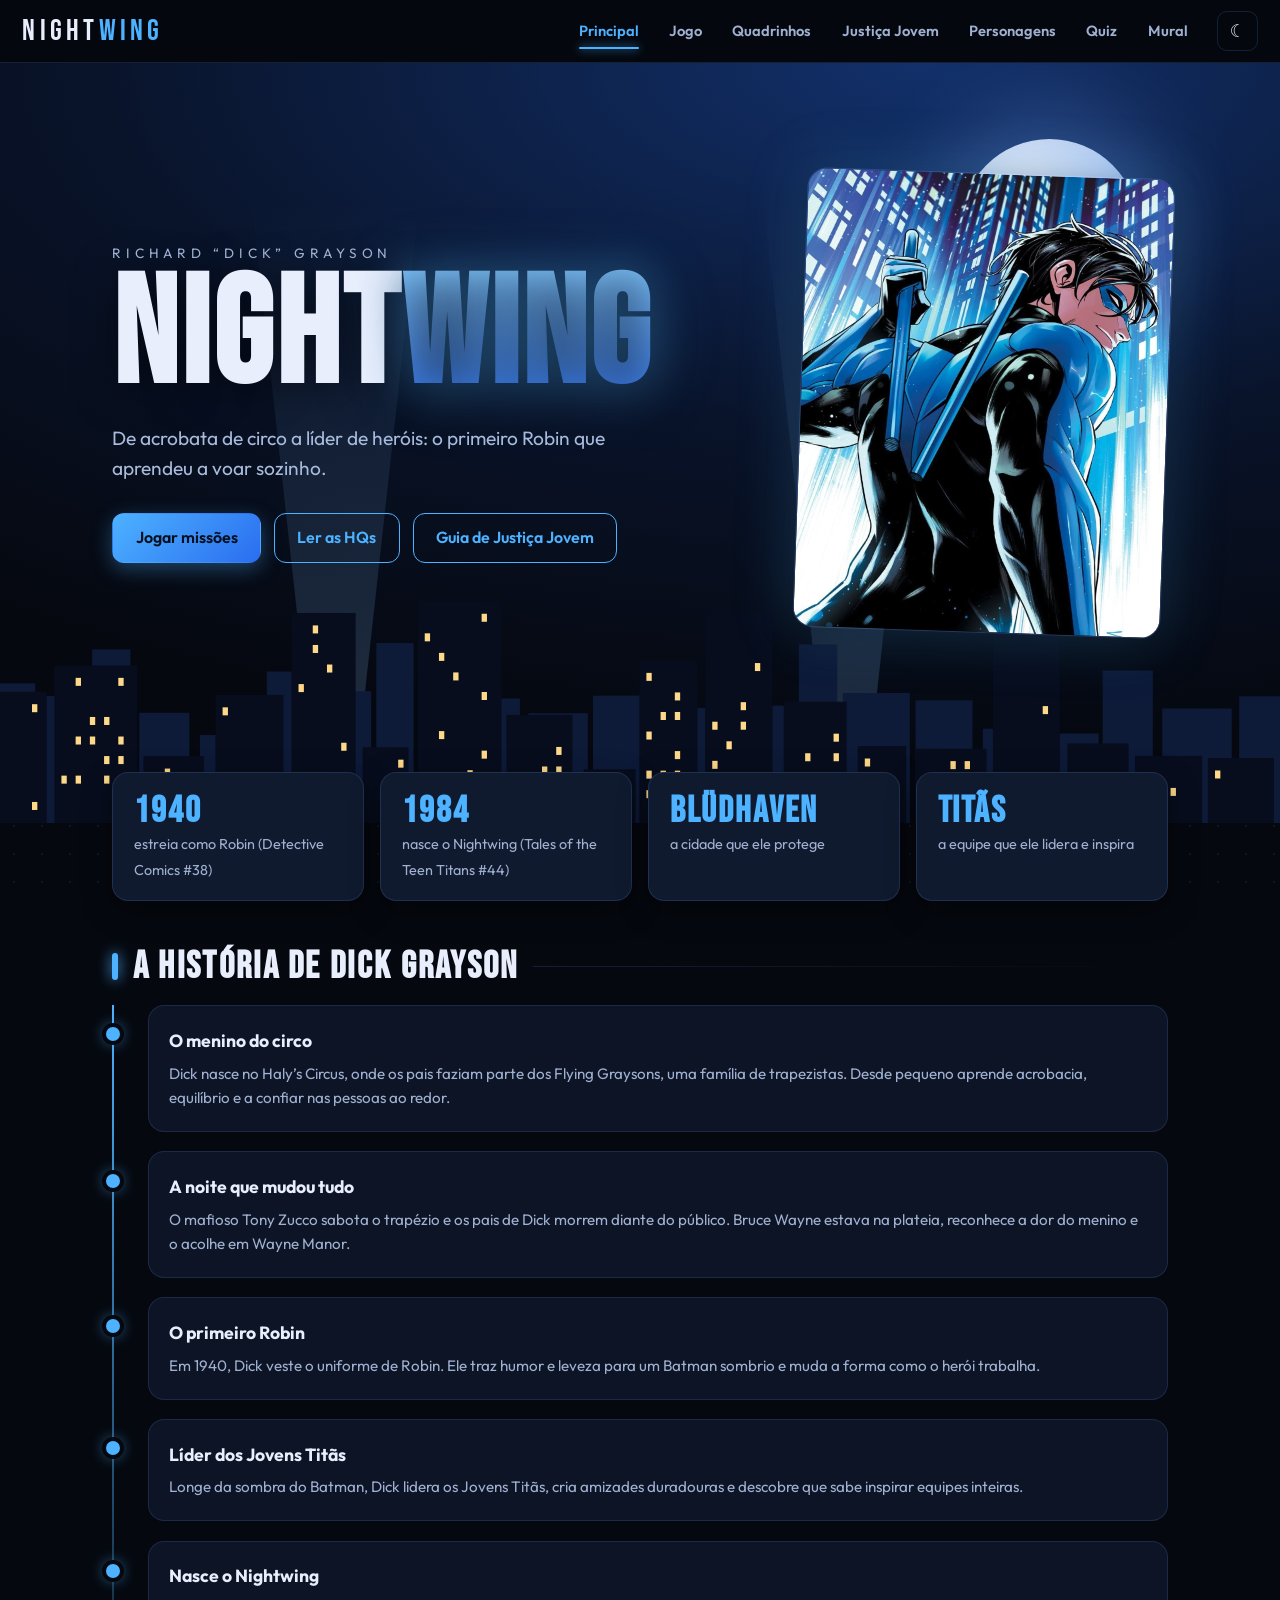
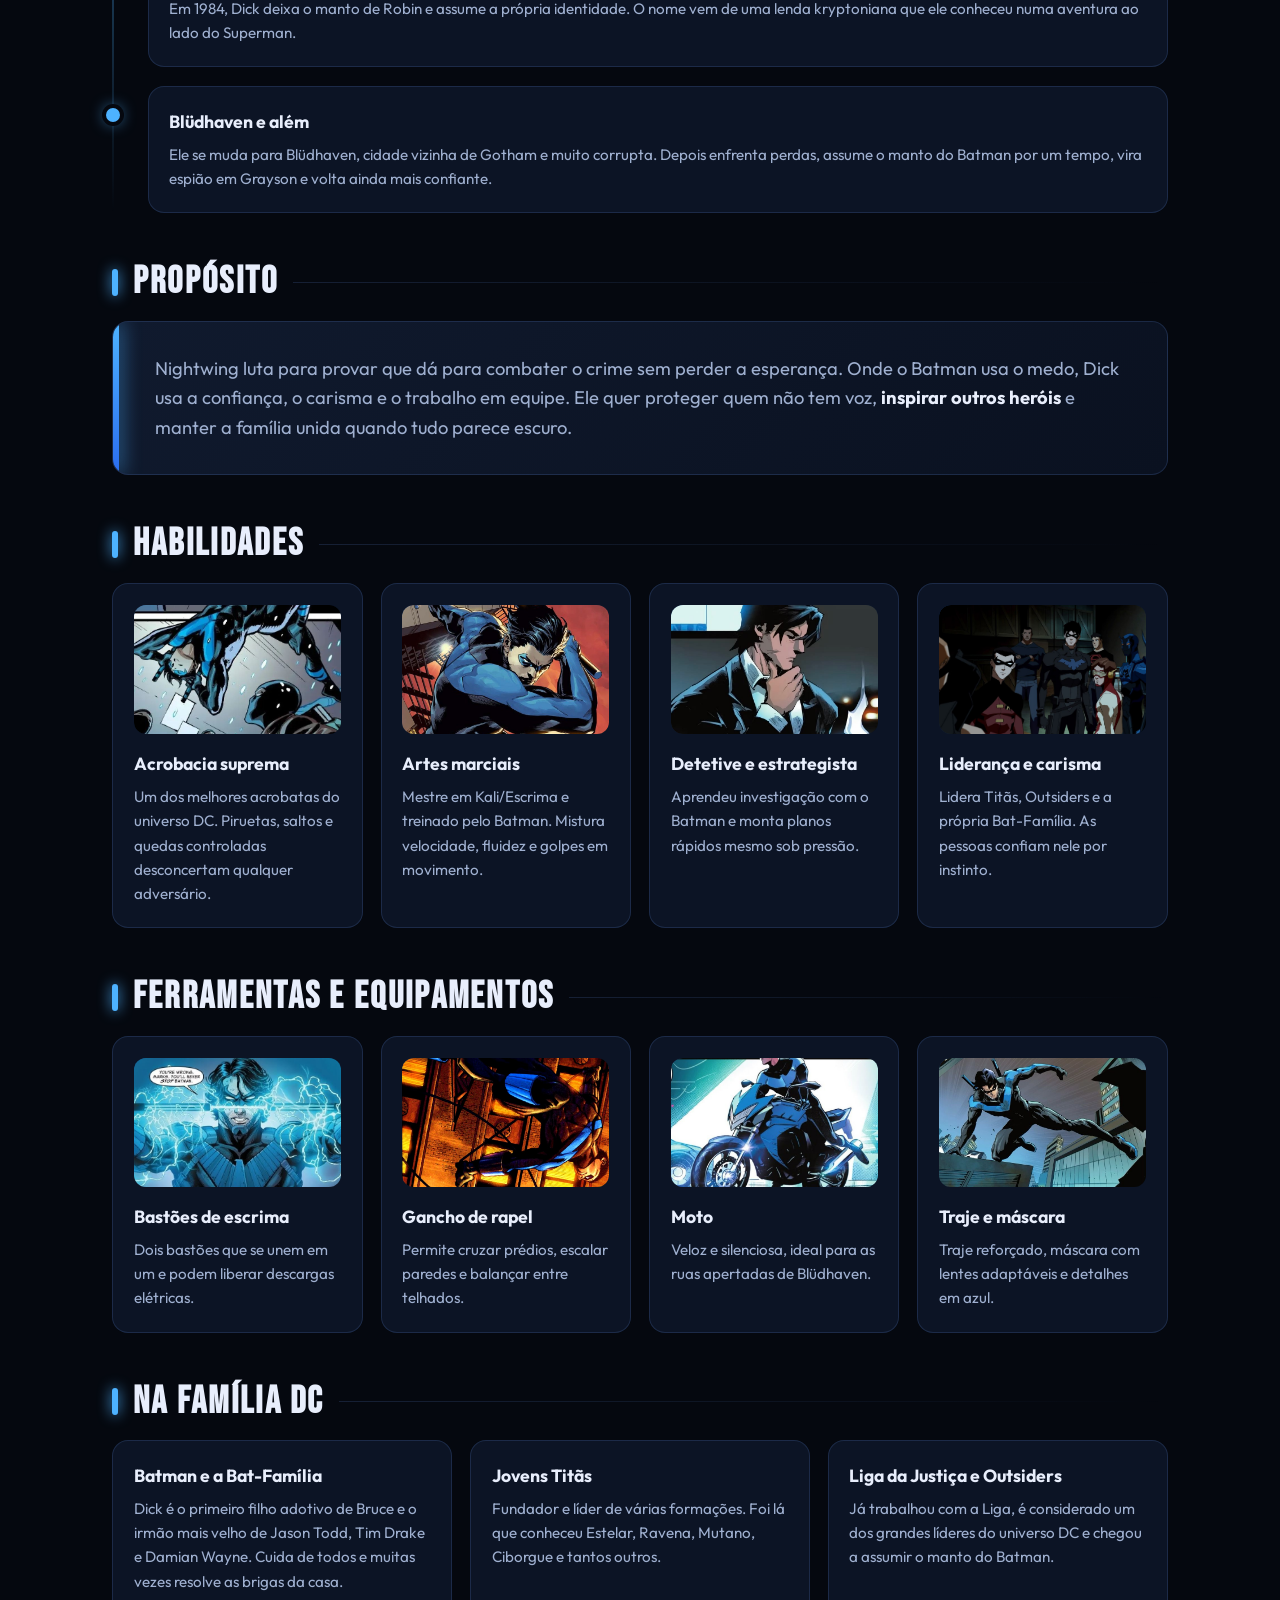
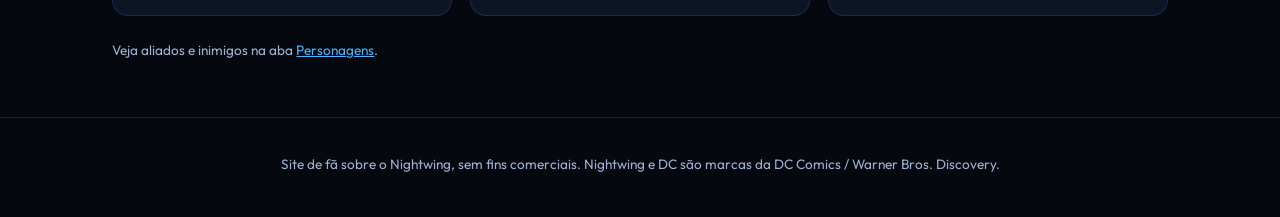
==== commit d5363595: "Atualizar favicon do Nightwing" ====
--- a/wwwroot/index.html
+++ b/wwwroot/index.html
@@ -8,6 +8,7 @@
   <link rel="preconnect" href="https://fonts.googleapis.com">
   <link rel="preconnect" href="https://fonts.gstatic.com" crossorigin>
   <link href="https://fonts.googleapis.com/css2?family=Bebas+Neue&family=Outfit:wght@300;400;600;700&display=swap" rel="stylesheet">
+  <link rel="icon" type="image/png" href="img/nightwing-nbc.jpg">
   <link rel="stylesheet" href="css/style.css">
 </head>
 <body data-pagina="index">
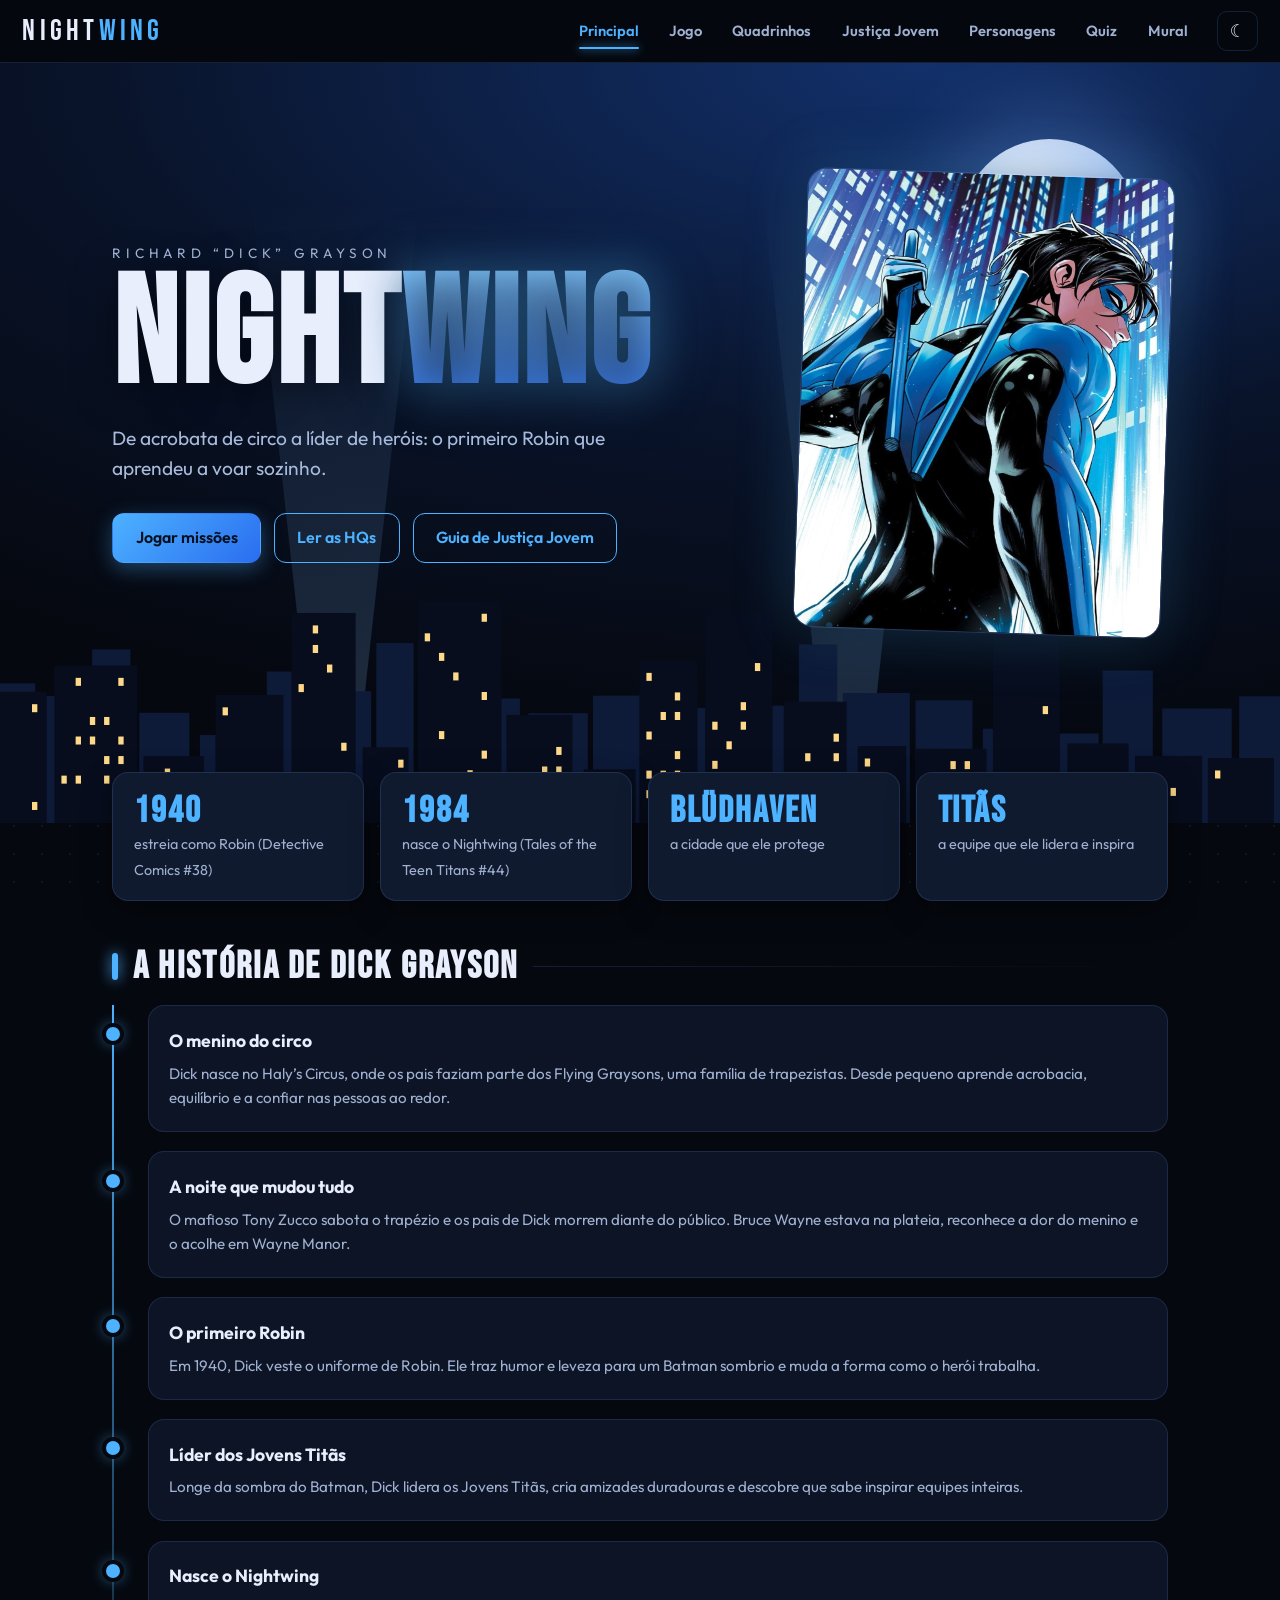
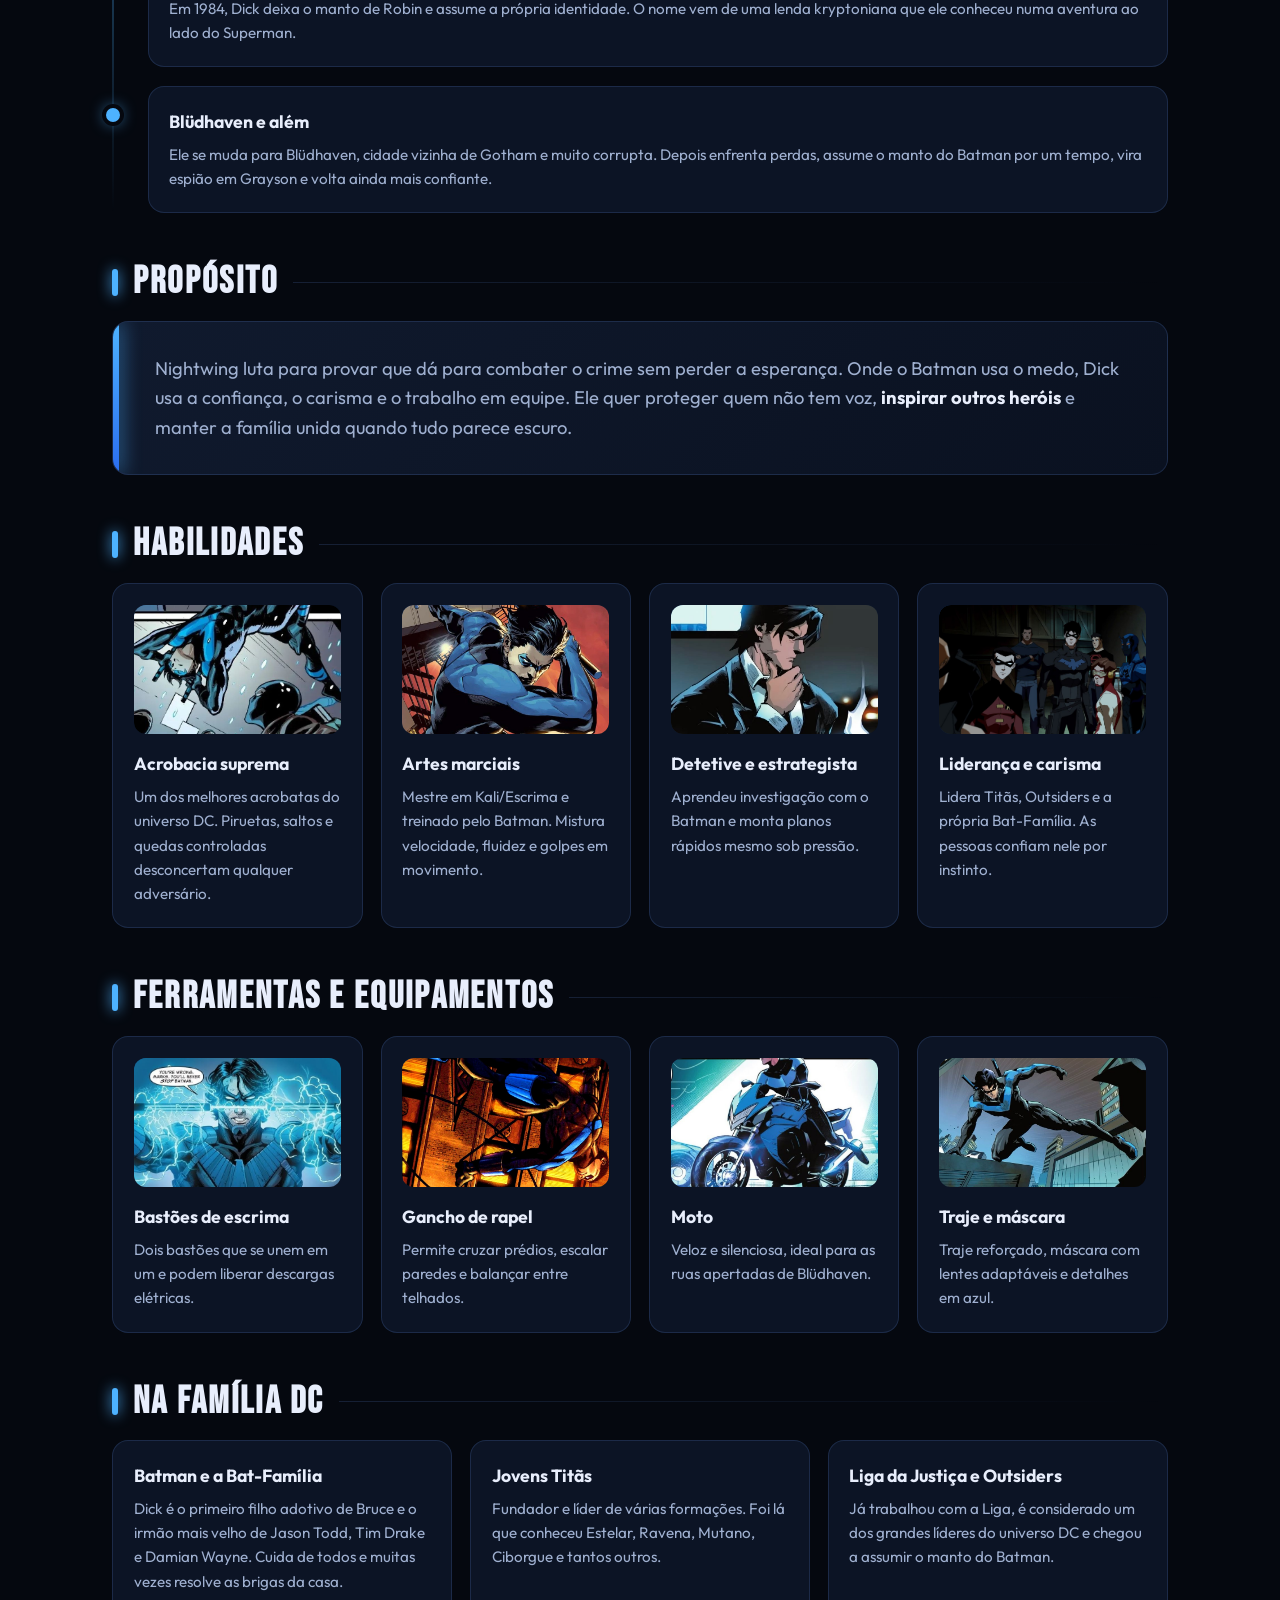
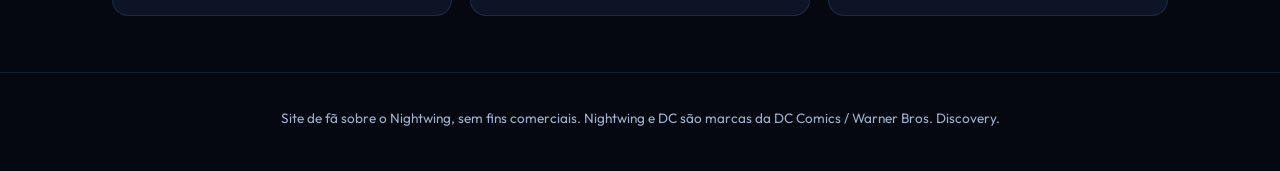
==== commit a49a1139: "Tirei um textinho inútil da aba principal" ====
--- a/wwwroot/index.html
+++ b/wwwroot/index.html
@@ -111,7 +111,6 @@
         <article class="cartao"><h3>Liga da Justiça e Outsiders</h3><p>Já trabalhou com a Liga, é considerado um dos grandes líderes do universo DC e chegou a assumir o manto do Batman.</p></article>
       </div>
 
-      <p class="legenda">Veja aliados e inimigos na aba <button class="link" type="button" data-aba-link="personagens">Personagens</button>.</p>
     </div>
   </section>
 
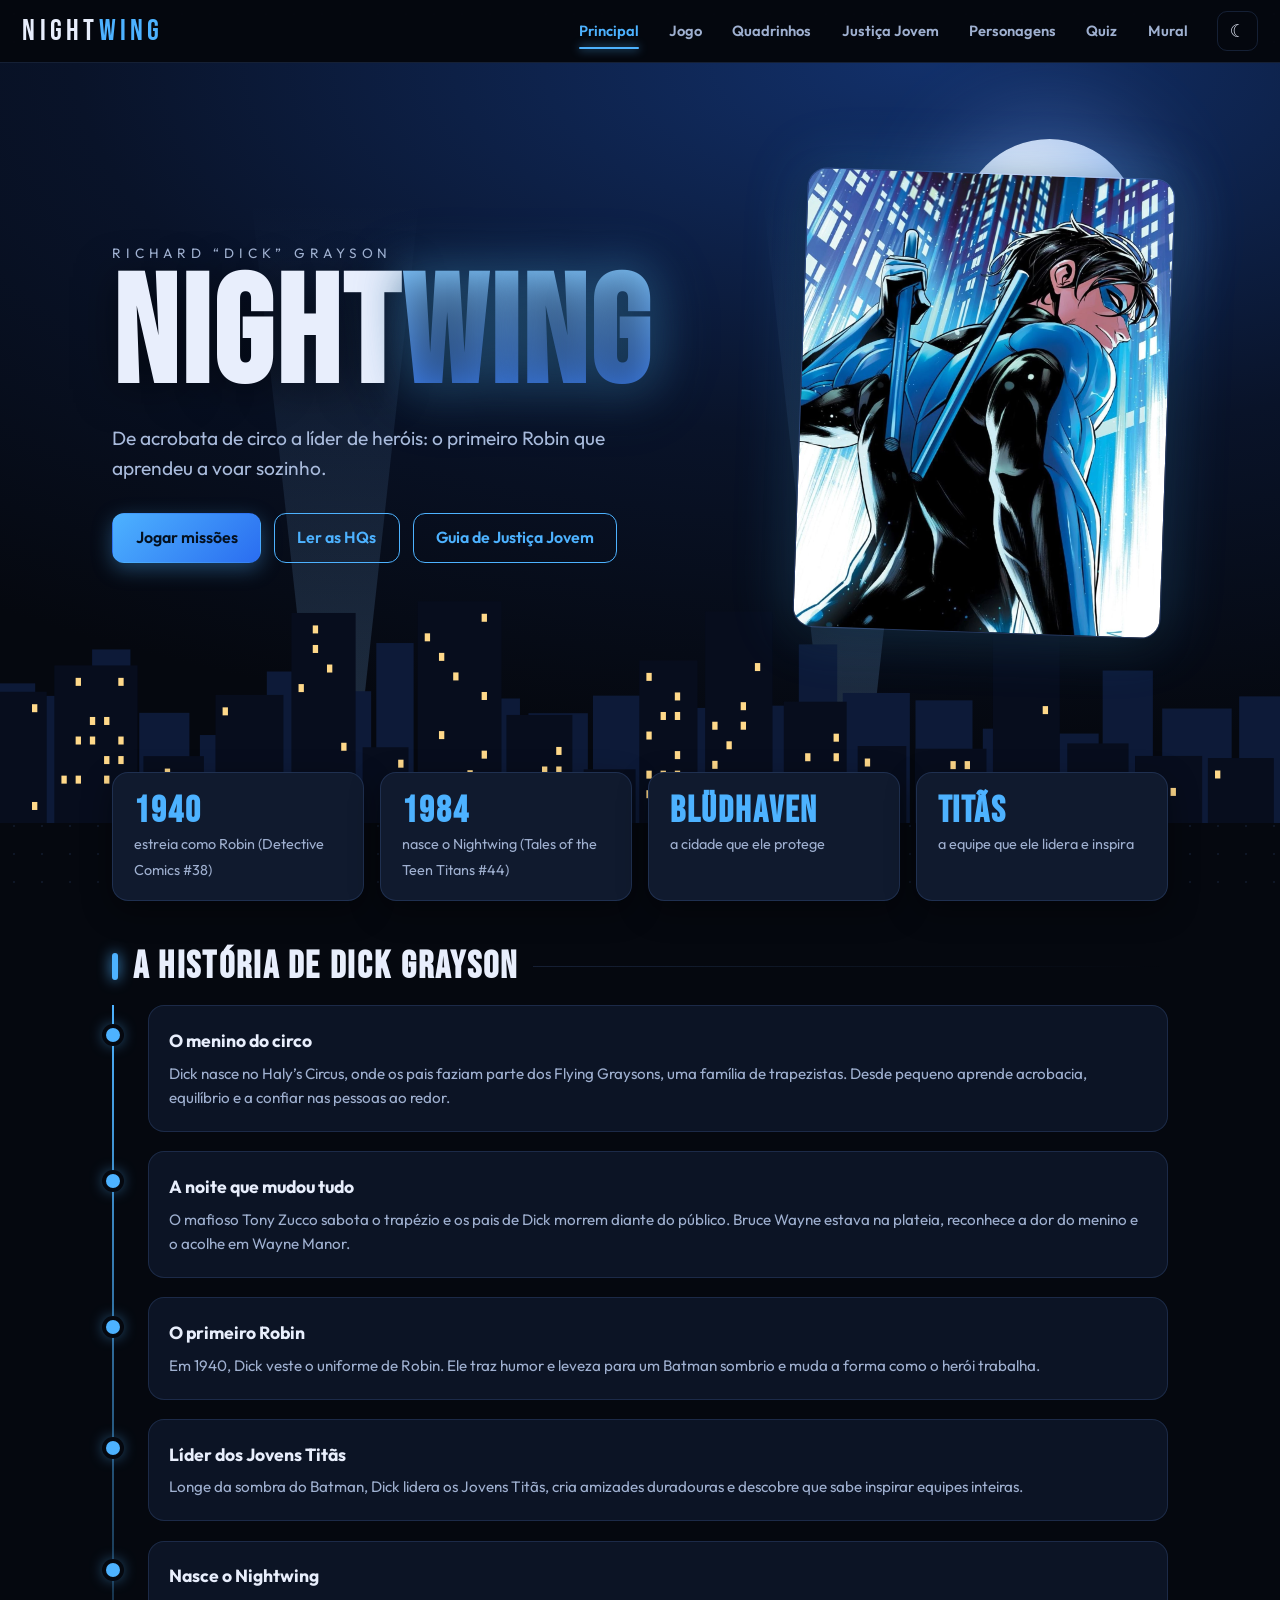
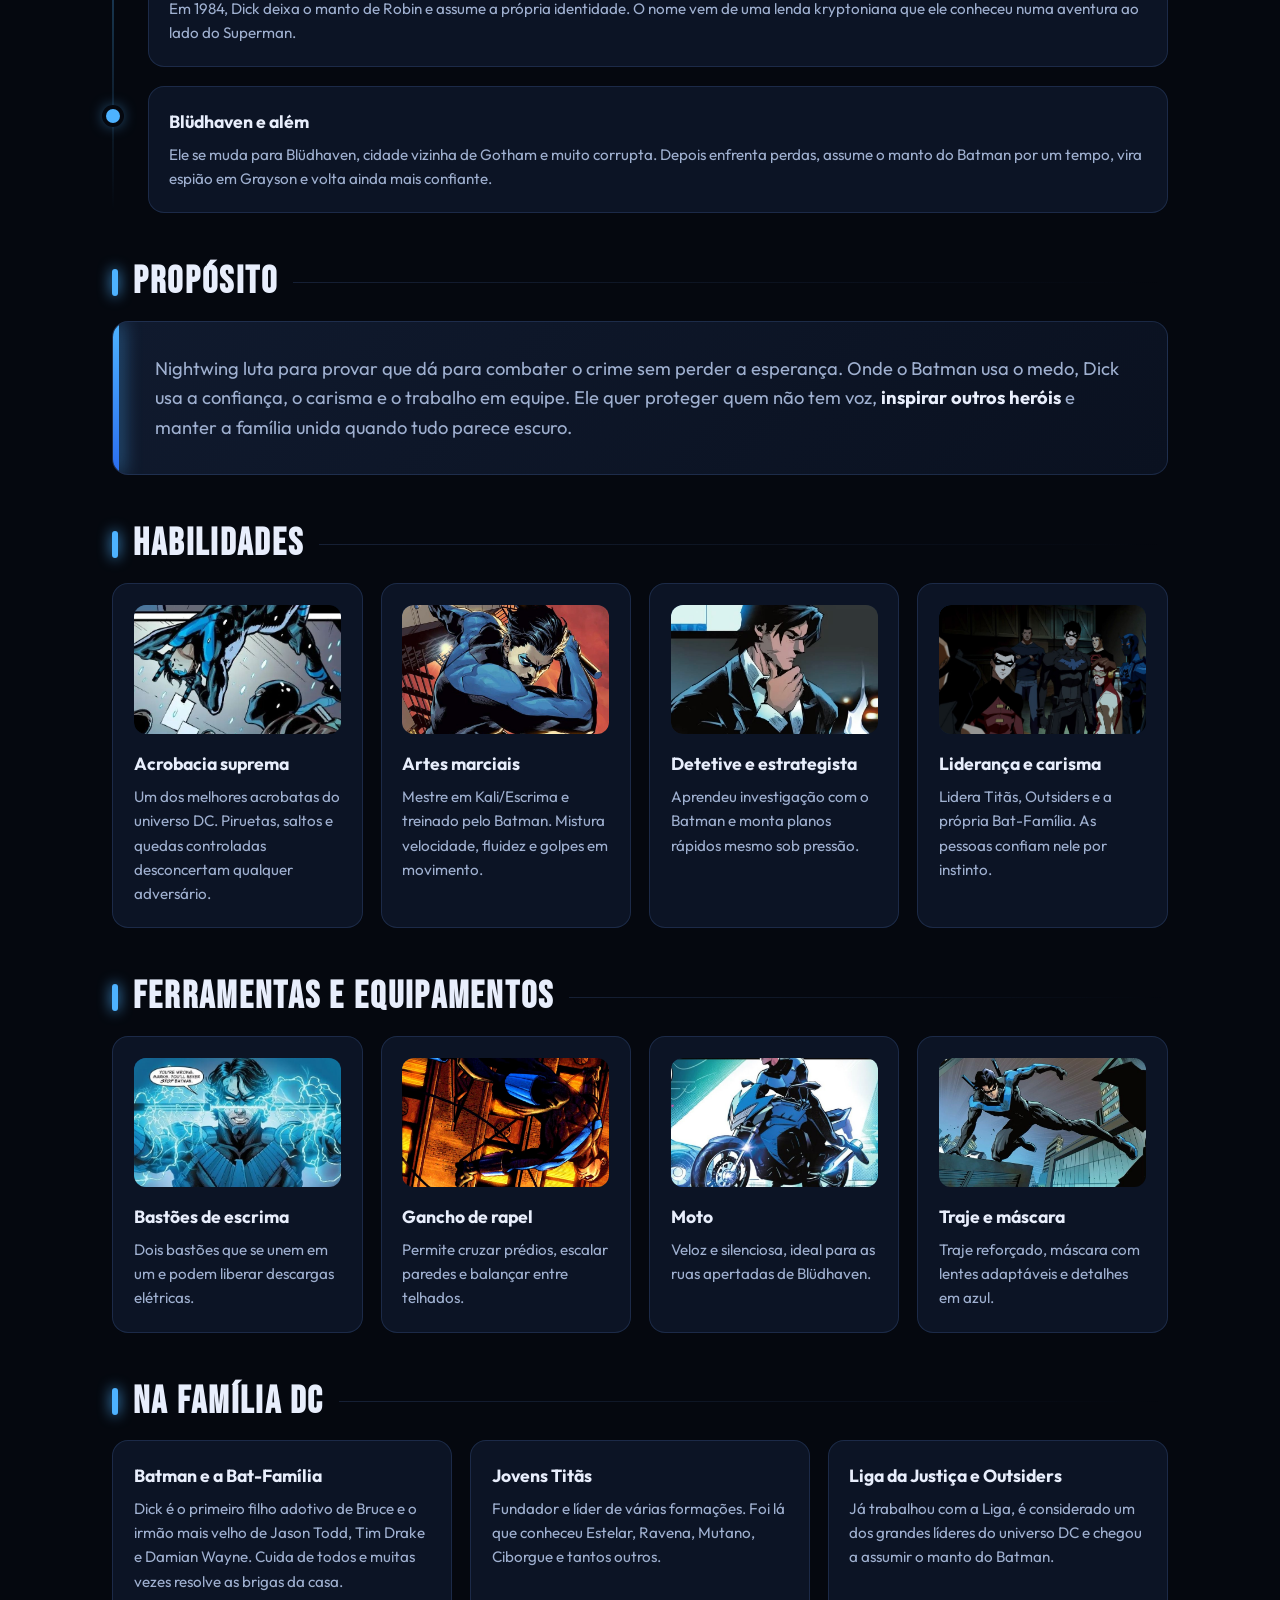
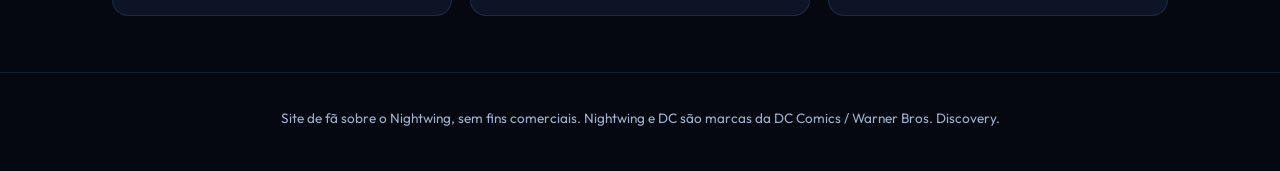
==== commit 064f098b: "mudei a aba de justiça jovem" ====
--- a/wwwroot/index.html
+++ b/wwwroot/index.html
@@ -1,293 +1,425 @@
 <!DOCTYPE html>
 <html lang="pt-BR" data-theme="dark">
+
 <head>
   <meta charset="UTF-8">
   <meta name="viewport" content="width=device-width, initial-scale=1">
   <title>Nightwing | Site de fã</title>
-  <meta name="description" content="Site de fã sobre o Nightwing: história, jogo de missões, HQs, personagens, guia de Justiça Jovem, quiz e mural.">
+  <meta name="description"
+    content="Site de fã sobre o Nightwing: história, jogo de missões, HQs, personagens, guia de Justiça Jovem, quiz e mural.">
   <link rel="preconnect" href="https://fonts.googleapis.com">
   <link rel="preconnect" href="https://fonts.gstatic.com" crossorigin>
-  <link href="https://fonts.googleapis.com/css2?family=Bebas+Neue&family=Outfit:wght@300;400;600;700&display=swap" rel="stylesheet">
+  <link href="https://fonts.googleapis.com/css2?family=Bebas+Neue&family=Outfit:wght@300;400;600;700&display=swap"
+    rel="stylesheet">
   <link rel="icon" type="image/png" href="img/nightwing-nbc.jpg">
   <link rel="stylesheet" href="css/style.css">
 </head>
+
 <body data-pagina="index">
 
-<header class="topo">
-  <a class="marca" href="#principal" data-aba-link="principal">Night<span>wing</span></a>
-
-  <button id="btn-menu" class="btn-icone" type="button" aria-label="Abrir menu" aria-expanded="false" aria-controls="abas">☰</button>
-
-  <nav id="abas" class="abas" role="tablist" aria-label="Seções do site">
-    <button class="aba ativa" data-aba="principal" role="tab" type="button">Principal</button>
-    <button class="aba" data-aba="jogo" role="tab" type="button">Jogo</button>
-    <button class="aba" data-aba="quadrinhos" role="tab" type="button">Quadrinhos</button>
-    <button class="aba" data-aba="justica-jovem" role="tab" type="button">Justiça Jovem</button>
-    <button class="aba" data-aba="personagens" role="tab" type="button">Personagens</button>
-    <button class="aba" data-aba="quiz" role="tab" type="button">Quiz</button>
-    <button class="aba" data-aba="mural" role="tab" type="button">Mural</button>
-  </nav>
-
-  <button id="btn-tema" class="btn-tema" type="button" aria-label="Alternar modo claro/escuro">☾</button>
-</header>
-
-<main>
-
-  <!-- ==================== PRINCIPAL ==================== -->
-  <section id="principal" class="painel ativo">
-
-    <div class="hero">
-      <!-- Cenário feito só com CSS e JS (lua, luzes e cidade à noite) -->
-      <div class="hero-cena" aria-hidden="true">
-        <div class="lua"></div>
-        <div class="feixe a"></div>
-        <div class="feixe b"></div>
-        <svg id="cidade" class="cidade" viewBox="0 0 1440 400" preserveAspectRatio="xMidYMax slice"></svg>
-      </div>
-
-      <div class="hero-conteudo">
-        <div class="hero-texto">
-          <p class="hero-sub">Richard “Dick” Grayson</p>
-          <h1>Night<span class="destaque-palavra">wing</span></h1>
-          <p class="hero-lead">De acrobata de circo a líder de heróis: o primeiro Robin que aprendeu a voar sozinho.</p>
-          <div class="hero-botoes">
-            <button class="btn btn-principal" type="button" data-aba-link="jogo">Jogar missões</button>
-            <button class="btn btn-contorno" type="button" data-aba-link="quadrinhos">Ler as HQs</button>
-            <button class="btn btn-contorno" type="button" data-aba-link="justica-jovem">Guia de Justiça Jovem</button>
+  <header class="topo">
+    <a class="marca" href="#principal" data-aba-link="principal">Night<span>wing</span></a>
+
+    <button id="btn-menu" class="btn-icone" type="button" aria-label="Abrir menu" aria-expanded="false"
+      aria-controls="abas">☰</button>
+
+    <nav id="abas" class="abas" role="tablist" aria-label="Seções do site">
+      <button class="aba ativa" data-aba="principal" role="tab" type="button">Principal</button>
+      <button class="aba" data-aba="jogo" role="tab" type="button">Jogo</button>
+      <button class="aba" data-aba="quadrinhos" role="tab" type="button">Quadrinhos</button>
+      <button class="aba" data-aba="justica-jovem" role="tab" type="button">Justiça Jovem</button>
+      <button class="aba" data-aba="personagens" role="tab" type="button">Personagens</button>
+      <button class="aba" data-aba="quiz" role="tab" type="button">Quiz</button>
+      <button class="aba" data-aba="mural" role="tab" type="button">Mural</button>
+    </nav>
+
+    <button id="btn-tema" class="btn-tema" type="button" aria-label="Alternar modo claro/escuro">☾</button>
+  </header>
+
+  <main>
+
+    <!-- ==================== PRINCIPAL ==================== -->
+    <section id="principal" class="painel ativo">
+
+      <div class="hero">
+        <!-- Cenário feito só com CSS e JS (lua, luzes e cidade à noite) -->
+        <div class="hero-cena" aria-hidden="true">
+          <div class="lua"></div>
+          <div class="feixe a"></div>
+          <div class="feixe b"></div>
+          <svg id="cidade" class="cidade" viewBox="0 0 1440 400" preserveAspectRatio="xMidYMax slice"></svg>
+        </div>
+
+        <div class="hero-conteudo">
+          <div class="hero-texto">
+            <p class="hero-sub">Richard “Dick” Grayson</p>
+            <h1>Night<span class="destaque-palavra">wing</span></h1>
+            <p class="hero-lead">De acrobata de circo a líder de heróis: o primeiro Robin que aprendeu a voar sozinho.
+            </p>
+            <div class="hero-botoes">
+              <button class="btn btn-principal" type="button" data-aba-link="jogo">Jogar missões</button>
+              <button class="btn btn-contorno" type="button" data-aba-link="quadrinhos">Ler as HQs</button>
+              <button class="btn btn-contorno" type="button" data-aba-link="justica-jovem">Guia de Justiça
+                Jovem</button>
+            </div>
           </div>
-        </div>
-
-        <!-- Se não existir img/asa.jpg, este quadro some sozinho -->
-        <div class="hero-arte">
-          <img src="img/asa.jpg" alt="Imagem do Nightwing" onerror="this.parentElement.remove()">
-        </div>
-      </div>
-    </div>
-
-    <div class="stats">
-      <div class="stat"><b data-contar="1940">1940</b><span>estreia como Robin (Detective Comics #38)</span></div>
-      <div class="stat"><b data-contar="1984">1984</b><span>nasce o Nightwing (Tales of the Teen Titans #44)</span></div>
-      <div class="stat"><b>Blüdhaven</b><span>a cidade que ele protege</span></div>
-      <div class="stat"><b>Titãs</b><span>a equipe que ele lidera e inspira</span></div>
-    </div>
-
-    <div class="container">
-
-      <h2 class="titulo-secao">A história de Dick Grayson</h2>
-      <div class="linha">
-        <article class="linha-item"><div class="linha-ponto"></div><div class="cartao"><h3>O menino do circo</h3><p>Dick nasce no Haly’s Circus, onde os pais faziam parte dos Flying Graysons, uma família de trapezistas. Desde pequeno aprende acrobacia, equilíbrio e a confiar nas pessoas ao redor.</p></div></article>
-        <article class="linha-item"><div class="linha-ponto"></div><div class="cartao"><h3>A noite que mudou tudo</h3><p>O mafioso Tony Zucco sabota o trapézio e os pais de Dick morrem diante do público. Bruce Wayne estava na plateia, reconhece a dor do menino e o acolhe em Wayne Manor.</p></div></article>
-        <article class="linha-item"><div class="linha-ponto"></div><div class="cartao"><h3>O primeiro Robin</h3><p>Em 1940, Dick veste o uniforme de Robin. Ele traz humor e leveza para um Batman sombrio e muda a forma como o herói trabalha.</p></div></article>
-        <article class="linha-item"><div class="linha-ponto"></div><div class="cartao"><h3>Líder dos Jovens Titãs</h3><p>Longe da sombra do Batman, Dick lidera os Jovens Titãs, cria amizades duradouras e descobre que sabe inspirar equipes inteiras.</p></div></article>
-        <article class="linha-item"><div class="linha-ponto"></div><div class="cartao"><h3>Nasce o Nightwing</h3><p>Em 1984, Dick deixa o manto de Robin e assume a própria identidade. O nome vem de uma lenda kryptoniana que ele conheceu numa aventura ao lado do Superman.</p></div></article>
-        <article class="linha-item"><div class="linha-ponto"></div><div class="cartao"><h3>Blüdhaven e além</h3><p>Ele se muda para Blüdhaven, cidade vizinha de Gotham e muito corrupta. Depois enfrenta perdas, assume o manto do Batman por um tempo, vira espião em Grayson e volta ainda mais confiante.</p></div></article>
-      </div>
-
-      <h2 class="titulo-secao">Propósito</h2>
-      <div class="proposito">
-        <p>Nightwing luta para provar que dá para combater o crime sem perder a esperança. Onde o Batman usa o medo, Dick usa a confiança, o carisma e o trabalho em equipe. Ele quer proteger quem não tem voz, <strong>inspirar outros heróis</strong> e manter a família unida quando tudo parece escuro.</p>
-      </div>
-
-      <h2 class="titulo-secao">Habilidades</h2>
-      <div class="grade g4">
-        <article class="cartao cartao-midia"><div class="midia"><span>🤸</span><img src="img/acrobacia.jpg" alt="Acrobacia" onerror="this.remove()"></div><h3>Acrobacia suprema</h3><p>Um dos melhores acrobatas do universo DC. Piruetas, saltos e quedas controladas desconcertam qualquer adversário.</p></article>
-        <article class="cartao cartao-midia"><div class="midia"><span>🥋</span><img src="img/luta.jpg" alt="Artes marciais" onerror="this.remove()"></div><h3>Artes marciais</h3><p>Mestre em Kali/Escrima e treinado pelo Batman. Mistura velocidade, fluidez e golpes em movimento.</p></article>
-        <article class="cartao cartao-midia"><div class="midia"><span>🔍</span><img src="img/detetive.jpg" alt="Detetive" onerror="this.remove()"></div><h3>Detetive e estrategista</h3><p>Aprendeu investigação com o Batman e monta planos rápidos mesmo sob pressão.</p></article>
-        <article class="cartao cartao-midia"><div class="midia"><span>🤝</span><img src="img/lider.jpg" alt="Liderança" onerror="this.remove()"></div><h3>Liderança e carisma</h3><p>Lidera Titãs, Outsiders e a própria Bat-Família. As pessoas confiam nele por instinto.</p></article>
-      </div>
-
-      <h2 class="titulo-secao">Ferramentas e equipamentos</h2>
-      <div class="grade g4">
-        <article class="cartao cartao-midia"><div class="midia"><span>⚡</span><img src="img/escrima.jpg" alt="Bastões de escrima" onerror="this.remove()"></div><h3>Bastões de escrima</h3><p>Dois bastões que se unem em um e podem liberar descargas elétricas.</p></article>
-        <article class="cartao cartao-midia"><div class="midia"><span>🪝</span><img src="img/rapel.jpg" alt="Gancho de rapel" onerror="this.remove()"></div><h3>Gancho de rapel</h3><p>Permite cruzar prédios, escalar paredes e balançar entre telhados.</p></article>
-        <article class="cartao cartao-midia"><div class="midia"><span>🏍️</span><img src="img/moto.jpg" alt="Moto" onerror="this.remove()"></div><h3>Moto</h3><p>Veloz e silenciosa, ideal para as ruas apertadas de Blüdhaven.</p></article>
-        <article class="cartao cartao-midia"><div class="midia"><span>🥷</span><img src="img/traje.jpg" alt="Traje e máscara" onerror="this.remove()"></div><h3>Traje e máscara</h3><p>Traje reforçado, máscara com lentes adaptáveis e detalhes em azul.</p></article>
-      </div>
-
-      <h2 class="titulo-secao">Na família DC</h2>
-      <div class="grade g3">
-        <article class="cartao"><h3>Batman e a Bat-Família</h3><p>Dick é o primeiro filho adotivo de Bruce e o irmão mais velho de Jason Todd, Tim Drake e Damian Wayne. Cuida de todos e muitas vezes resolve as brigas da casa.</p></article>
-        <article class="cartao"><h3>Jovens Titãs</h3><p>Fundador e líder de várias formações. Foi lá que conheceu Estelar, Ravena, Mutano, Ciborgue e tantos outros.</p></article>
-        <article class="cartao"><h3>Liga da Justiça e Outsiders</h3><p>Já trabalhou com a Liga, é considerado um dos grandes líderes do universo DC e chegou a assumir o manto do Batman.</p></article>
-      </div>
-
-    </div>
-  </section>
-
-  <!-- ==================== JOGO ==================== -->
-  <section id="jogo" class="painel">
-    <div class="container">
-      <h2 class="titulo-secao">Missões: Patrulha de Blüdhaven</h2>
-      <p class="lead">Escolha uma missão, derrote o vilão e cuide da sua vida e da sua energia. Cada vitória libera uma missão mais difícil.</p>
-
-      <div class="jogo">
-        <aside id="lista-missoes" class="lista-missoes" aria-label="Lista de missões">Carregando missões...</aside>
-
-        <div class="batalha">
-          <div class="placar">
-            <span>Pontos: <b id="pontos">0</b></span>
-            <span>Kits médicos: <b id="kits">3</b></span>
-            <span id="titulo-missao">Escolha uma missão</span>
+
+          <!-- Se não existir img/asa.jpg, este quadro some sozinho -->
+          <div class="hero-arte">
+            <img src="img/asa.jpg" alt="Imagem do Nightwing" onerror="this.parentElement.remove()">
           </div>
-
-          <div class="lutadores">
-            <div class="lutador" id="caixa-jogador">
-              <div class="midia avatar"><span>🤸</span><img src="img/pfp.jpg" alt="Nightwing" onerror="this.remove()"></div>
-              <h3>Nightwing</h3>
-              <div class="barra"><div class="preenchimento vida" id="barra-vida"></div><em id="txt-vida">100 / 100</em></div>
-              <div class="barra"><div class="preenchimento energia" id="barra-energia"></div><em id="txt-energia">100 / 100</em></div>
-            </div>
-
-            <div class="vs">VS</div>
-
-            <div class="lutador" id="caixa-inimigo">
-              <div class="midia avatar" id="avatar-inimigo"><span id="icone-inimigo">❔</span></div>
-              <h3 id="nome-inimigo">—</h3>
-              <div class="barra"><div class="preenchimento inimigo" id="barra-vida-inimigo"></div><em id="txt-vida-inimigo">0 / 0</em></div>
-              <div class="status" id="status-inimigo"></div>
-            </div>
+        </div>
+      </div>
+
+      <div class="stats">
+        <div class="stat"><b data-contar="1940">1940</b><span>estreia como Robin (Detective Comics #38)</span></div>
+        <div class="stat"><b data-contar="1984">1984</b><span>nasce o Nightwing (Tales of the Teen Titans #44)</span>
+        </div>
+        <div class="stat"><b>Blüdhaven</b><span>a cidade que ele protege</span></div>
+        <div class="stat"><b>Titãs</b><span>a equipe que ele lidera e inspira</span></div>
+      </div>
+
+      <div class="container">
+
+        <h2 class="titulo-secao">A história de Dick Grayson</h2>
+        <div class="linha">
+          <article class="linha-item">
+            <div class="linha-ponto"></div>
+            <div class="cartao">
+              <h3>O menino do circo</h3>
+              <p>Dick nasce no Haly’s Circus, onde os pais faziam parte dos Flying Graysons, uma família de trapezistas.
+                Desde pequeno aprende acrobacia, equilíbrio e a confiar nas pessoas ao redor.</p>
+            </div>
+          </article>
+          <article class="linha-item">
+            <div class="linha-ponto"></div>
+            <div class="cartao">
+              <h3>A noite que mudou tudo</h3>
+              <p>O mafioso Tony Zucco sabota o trapézio e os pais de Dick morrem diante do público. Bruce Wayne estava
+                na plateia, reconhece a dor do menino e o acolhe em Wayne Manor.</p>
+            </div>
+          </article>
+          <article class="linha-item">
+            <div class="linha-ponto"></div>
+            <div class="cartao">
+              <h3>O primeiro Robin</h3>
+              <p>Em 1940, Dick veste o uniforme de Robin. Ele traz humor e leveza para um Batman sombrio e muda a forma
+                como o herói trabalha.</p>
+            </div>
+          </article>
+          <article class="linha-item">
+            <div class="linha-ponto"></div>
+            <div class="cartao">
+              <h3>Líder dos Jovens Titãs</h3>
+              <p>Longe da sombra do Batman, Dick lidera os Jovens Titãs, cria amizades duradouras e descobre que sabe
+                inspirar equipes inteiras.</p>
+            </div>
+          </article>
+          <article class="linha-item">
+            <div class="linha-ponto"></div>
+            <div class="cartao">
+              <h3>Nasce o Nightwing</h3>
+              <p>Em 1984, Dick deixa o manto de Robin e assume a própria identidade. O nome vem de uma lenda kryptoniana
+                que ele conheceu numa aventura ao lado do Superman.</p>
+            </div>
+          </article>
+          <article class="linha-item">
+            <div class="linha-ponto"></div>
+            <div class="cartao">
+              <h3>Blüdhaven e além</h3>
+              <p>Ele se muda para Blüdhaven, cidade vizinha de Gotham e muito corrupta. Depois enfrenta perdas, assume o
+                manto do Batman por um tempo, vira espião em Grayson e volta ainda mais confiante.</p>
+            </div>
+          </article>
+        </div>
+
+        <h2 class="titulo-secao">Propósito</h2>
+        <div class="proposito">
+          <p>Nightwing luta para provar que dá para combater o crime sem perder a esperança. Onde o Batman usa o medo,
+            Dick usa a confiança, o carisma e o trabalho em equipe. Ele quer proteger quem não tem voz, <strong>inspirar
+              outros heróis</strong> e manter a família unida quando tudo parece escuro.</p>
+        </div>
+
+        <h2 class="titulo-secao">Habilidades</h2>
+        <div class="grade g4">
+          <article class="cartao cartao-midia">
+            <div class="midia"><span>🤸</span><img src="img/acrobacia.jpg" alt="Acrobacia" onerror="this.remove()">
+            </div>
+            <h3>Acrobacia suprema</h3>
+            <p>Um dos melhores acrobatas do universo DC. Piruetas, saltos e quedas controladas desconcertam qualquer
+              adversário.</p>
+          </article>
+          <article class="cartao cartao-midia">
+            <div class="midia"><span>🥋</span><img src="img/luta.jpg" alt="Artes marciais" onerror="this.remove()">
+            </div>
+            <h3>Artes marciais</h3>
+            <p>Mestre em Kali/Escrima e treinado pelo Batman. Mistura velocidade, fluidez e golpes em movimento.</p>
+          </article>
+          <article class="cartao cartao-midia">
+            <div class="midia"><span>🔍</span><img src="img/detetive.jpg" alt="Detetive" onerror="this.remove()"></div>
+            <h3>Detetive e estrategista</h3>
+            <p>Aprendeu investigação com o Batman e monta planos rápidos mesmo sob pressão.</p>
+          </article>
+          <article class="cartao cartao-midia">
+            <div class="midia"><span>🤝</span><img src="img/lider.jpg" alt="Liderança" onerror="this.remove()"></div>
+            <h3>Liderança e carisma</h3>
+            <p>Lidera Titãs, Outsiders e a própria Bat-Família. As pessoas confiam nele por instinto.</p>
+          </article>
+        </div>
+
+        <h2 class="titulo-secao">Ferramentas e equipamentos</h2>
+        <div class="grade g4">
+          <article class="cartao cartao-midia">
+            <div class="midia"><span>⚡</span><img src="img/escrima.jpg" alt="Bastões de escrima"
+                onerror="this.remove()"></div>
+            <h3>Bastões de escrima</h3>
+            <p>Dois bastões que se unem em um e podem liberar descargas elétricas.</p>
+          </article>
+          <article class="cartao cartao-midia">
+            <div class="midia"><span>🪝</span><img src="img/rapel.jpg" alt="Gancho de rapel" onerror="this.remove()">
+            </div>
+            <h3>Gancho de rapel</h3>
+            <p>Permite cruzar prédios, escalar paredes e balançar entre telhados.</p>
+          </article>
+          <article class="cartao cartao-midia">
+            <div class="midia"><span>🏍️</span><img src="img/moto.jpg" alt="Moto" onerror="this.remove()"></div>
+            <h3>Moto</h3>
+            <p>Veloz e silenciosa, ideal para as ruas apertadas de Blüdhaven.</p>
+          </article>
+          <article class="cartao cartao-midia">
+            <div class="midia"><span>🥷</span><img src="img/traje.jpg" alt="Traje e máscara" onerror="this.remove()">
+            </div>
+            <h3>Traje e máscara</h3>
+            <p>Traje reforçado, máscara com lentes adaptáveis e detalhes em azul.</p>
+          </article>
+        </div>
+
+        <h2 class="titulo-secao">Na família DC</h2>
+        <div class="grade g3">
+          <article class="cartao">
+            <h3>Batman e a Bat-Família</h3>
+            <p>Dick é o primeiro filho adotivo de Bruce e o irmão mais velho de Jason Todd, Tim Drake e Damian Wayne.
+              Cuida de todos e muitas vezes resolve as brigas da casa.</p>
+          </article>
+          <article class="cartao">
+            <h3>Jovens Titãs</h3>
+            <p>Fundador e líder de várias formações. Foi lá que conheceu Estelar, Ravena, Mutano, Ciborgue e tantos
+              outros.</p>
+          </article>
+          <article class="cartao">
+            <h3>Liga da Justiça e Outsiders</h3>
+            <p>Já trabalhou com a Liga, é considerado um dos grandes líderes do universo DC e chegou a assumir o manto
+              do Batman.</p>
+          </article>
+        </div>
+
+      </div>
+    </section>
+
+    <!-- ==================== JOGO ==================== -->
+    <section id="jogo" class="painel">
+      <div class="container">
+        <h2 class="titulo-secao">Missões: Patrulha de Blüdhaven</h2>
+        <p class="lead">Escolha uma missão, derrote o vilão e cuide da sua vida e da sua energia. Cada vitória libera
+          uma missão mais difícil.</p>
+
+        <div class="jogo">
+          <aside id="lista-missoes" class="lista-missoes" aria-label="Lista de missões">Carregando missões...</aside>
+
+          <div class="batalha">
+            <div class="placar">
+              <span>Pontos: <b id="pontos">0</b></span>
+              <span>Kits médicos: <b id="kits">3</b></span>
+              <span id="titulo-missao">Escolha uma missão</span>
+            </div>
+
+            <div class="lutadores">
+              <div class="lutador" id="caixa-jogador">
+                <div class="midia avatar"><span>🤸</span><img src="img/pfp.jpg" alt="Nightwing" onerror="this.remove()">
+                </div>
+                <h3>Nightwing</h3>
+                <div class="barra">
+                  <div class="preenchimento vida" id="barra-vida"></div><em id="txt-vida">100 / 100</em>
+                </div>
+                <div class="barra">
+                  <div class="preenchimento energia" id="barra-energia"></div><em id="txt-energia">100 / 100</em>
+                </div>
+              </div>
+
+              <div class="vs">VS</div>
+
+              <div class="lutador" id="caixa-inimigo">
+                <div class="midia avatar" id="avatar-inimigo"><span id="icone-inimigo">❔</span></div>
+                <h3 id="nome-inimigo">—</h3>
+                <div class="barra">
+                  <div class="preenchimento inimigo" id="barra-vida-inimigo"></div><em id="txt-vida-inimigo">0 / 0</em>
+                </div>
+                <div class="status" id="status-inimigo"></div>
+              </div>
+            </div>
+
+            <p class="cena" id="cena">Selecione uma missão na lista para começar.</p>
+
+            <div class="acoes" id="acoes">
+              <button class="acao" type="button" data-acao="golpe"><b>Golpe de escrima</b><small>Dano médio • +10
+                  energia</small></button>
+              <button class="acao" type="button" data-acao="gancho"><b>Gancho</b><small>Dano baixo • atordoa • −10
+                  energia</small></button>
+              <button class="acao" type="button" data-acao="esquiva"><b>Acrobacia</b><small>Esquiva do próximo ataque •
+                  −15</small></button>
+              <button class="acao acao-forte" type="button" data-acao="final"><b>Voadora final</b><small>Dano alto • −50
+                  energia</small></button>
+              <button class="acao acao-cura" type="button" data-acao="kit"><b>Kit médico</b><small>Cura 25 de
+                  vida</small></button>
+            </div>
+
+            <ul class="registro" id="registro" aria-live="polite"></ul>
+            <button class="btn btn-contorno" id="btn-reiniciar" type="button">Reiniciar jogo</button>
           </div>
-
-          <p class="cena" id="cena">Selecione uma missão na lista para começar.</p>
-
-          <div class="acoes" id="acoes">
-            <button class="acao" type="button" data-acao="golpe"><b>Golpe de escrima</b><small>Dano médio • +10 energia</small></button>
-            <button class="acao" type="button" data-acao="gancho"><b>Gancho</b><small>Dano baixo • atordoa • −10 energia</small></button>
-            <button class="acao" type="button" data-acao="esquiva"><b>Acrobacia</b><small>Esquiva do próximo ataque • −15</small></button>
-            <button class="acao acao-forte" type="button" data-acao="final"><b>Voadora final</b><small>Dano alto • −50 energia</small></button>
-            <button class="acao acao-cura" type="button" data-acao="kit"><b>Kit médico</b><small>Cura 25 de vida</small></button>
+        </div>
+
+        <h3 class="subtitulo">Ranking</h3>
+        <div class="ranking-caixa">
+          <form id="form-ranking" class="form" novalidate>
+            <label for="nome-ranking">Seu nome no ranking</label>
+            <input id="nome-ranking" type="text" maxlength="20" autocomplete="nickname">
+            <button class="btn btn-principal" id="btn-ranking" type="submit" disabled>Enviar pontuação</button>
+            <p id="aviso-ranking" class="aviso" role="status"></p>
+          </form>
+          <ol id="lista-ranking" class="ranking"></ol>
+        </div>
+      </div>
+    </section>
+
+    <!-- ==================== QUADRINHOS ==================== -->
+    <section id="quadrinhos" class="painel">
+      <div class="container">
+        <h2 class="titulo-secao">HQs em ordem cronológica</h2>
+        <p class="lead">Uma trilha de leitura para entender a história do Dick, da estreia como Robin até o Nightwing de
+          hoje. Marque as que você já leu!</p>
+
+        <div class="filtros">
+          <input id="busca-hq" type="search" placeholder="Buscar por título, autor ou assunto..."
+            aria-label="Buscar HQs">
+          <select id="era-hq" aria-label="Filtrar por era">
+            <option value="">Todas as eras</option>
+          </select>
+        </div>
+
+        <div class="progresso">
+          <span id="txt-progresso">0 de 0 lidas</span>
+          <div class="barra-fina">
+            <div id="barra-progresso"></div>
           </div>
-
-          <ul class="registro" id="registro" aria-live="polite"></ul>
-          <button class="btn btn-contorno" id="btn-reiniciar" type="button">Reiniciar jogo</button>
-        </div>
-      </div>
-
-      <h3 class="subtitulo">Ranking</h3>
-      <div class="ranking-caixa">
-        <form id="form-ranking" class="form" novalidate>
-          <label for="nome-ranking">Seu nome no ranking</label>
-          <input id="nome-ranking" type="text" maxlength="20" autocomplete="nickname">
-          <button class="btn btn-principal" id="btn-ranking" type="submit" disabled>Enviar pontuação</button>
-          <p id="aviso-ranking" class="aviso" role="status"></p>
+        </div>
+
+        <div id="lista-hqs" class="hq-lista">Carregando HQs...</div>
+        <p id="hq-vazio" class="lead" hidden>Nenhuma HQ encontrada com essa busca.</p>
+        <p class="legenda">As datas e os créditos são para estudo. Confira em fontes oficiais antes de usar em
+          trabalhos.</p>
+      </div>
+    </section>
+
+    <!-- ==================== JUSTIÇA JOVEM ==================== -->
+    <section id="justica-jovem" class="painel">
+      <div class="container">
+        <h2 class="titulo-secao">Justiça Jovem: guia de episódios</h2>
+        <p class="lead">Um guia da série animada em que Dick Grayson aparece primeiro como Robin e depois como
+          Nightwing. Marque os episódios que você já assistiu e acompanhe o seu progresso.</p>
+
+        <div class="aviso-legal">
+          <strong>Para assistir:</strong> este guia mostra só informações (títulos e resumos). Os episódios devem ser
+          vistos nos serviços disponíves (e gratuitos), e o catálogo muda de tempos em tempos.
+          <a class="btn btn-contorno" href="https://toonplay.in/cartoon/series" target="_blank" rel="noopener">Ver onde
+            assistir agora (ToonPlay)</a>
+        </div>
+
+        <div class="progresso">
+          <span id="jj-progresso-txt">0 de 0 assistidos</span>
+          <div class="barra-fina">
+            <div id="jj-progresso-barra"></div>
+          </div>
+        </div>
+
+        <div id="jj-chips" class="chips" role="group" aria-label="Escolher temporada"></div>
+
+        <article id="jj-info" class="cartao jj-info">Carregando temporadas...</article>
+
+        <div class="botoes jj-botoes">
+          <button id="jj-marcar" class="btn btn-contorno" type="button">Marcar temporada toda</button>
+          <button id="jj-limpar" class="btn btn-contorno" type="button">Limpar temporada</button>
+        </div>
+
+        <ol id="jj-episodios" class="episodios"></ol>
+
+        <p class="legenda">Títulos originais em inglês, conferidos no <a class="link"
+            href="https://epguides.com/YoungJustice/" target="_blank" rel="noopener">epguides</a> e no <a class="link"
+            href="https://www.thetvdb.com/series/young-justice" target="_blank" rel="noopener">TheTVDB</a>. Os resumos
+          foram escritos para este site, sem spoilers. Justiça Jovem é uma obra da DC / Warner Bros. Discovery.</p>
+      </div>
+    </section>
+
+    <!-- ==================== PERSONAGENS ==================== -->
+    <section id="personagens" class="painel">
+      <div class="container">
+        <h2 class="titulo-secao">Aliados e inimigos</h2>
+        <div class="chips" role="group" aria-label="Filtrar personagens">
+          <button class="chip ativo" type="button" data-tipo="">Todos</button>
+          <button class="chip" type="button" data-tipo="aliado">Aliados</button>
+          <button class="chip" type="button" data-tipo="inimigo">Inimigos</button>
+        </div>
+        <div id="grade-personagens" class="grade g3">Carregando personagens...</div>
+      </div>
+    </section>
+
+    <!-- ==================== QUIZ ==================== -->
+    <section id="quiz" class="painel">
+      <div class="container">
+        <h2 class="titulo-secao">Quiz do Nightwing</h2>
+        <p class="lead">As perguntas e a correção vêm do servidor em C#. Quanto você sabe sobre o Dick?</p>
+        <form id="form-quiz" novalidate>
+          <div id="quiz-perguntas">Carregando perguntas...</div>
+          <button class="btn btn-principal" type="submit">Ver meu resultado</button>
+          <button class="btn btn-contorno" type="button" id="btn-refazer" hidden>Refazer</button>
         </form>
-        <ol id="lista-ranking" class="ranking"></ol>
-      </div>
-    </div>
-  </section>
-
-  <!-- ==================== QUADRINHOS ==================== -->
-  <section id="quadrinhos" class="painel">
-    <div class="container">
-      <h2 class="titulo-secao">HQs em ordem cronológica</h2>
-      <p class="lead">Uma trilha de leitura para entender a história do Dick, da estreia como Robin até o Nightwing de hoje. Marque as que você já leu!</p>
-
-      <div class="filtros">
-        <input id="busca-hq" type="search" placeholder="Buscar por título, autor ou assunto..." aria-label="Buscar HQs">
-        <select id="era-hq" aria-label="Filtrar por era"><option value="">Todas as eras</option></select>
-      </div>
-
-      <div class="progresso">
-        <span id="txt-progresso">0 de 0 lidas</span>
-        <div class="barra-fina"><div id="barra-progresso"></div></div>
-      </div>
-
-      <div id="lista-hqs" class="hq-lista">Carregando HQs...</div>
-      <p id="hq-vazio" class="lead" hidden>Nenhuma HQ encontrada com essa busca.</p>
-      <p class="legenda">As datas e os créditos são para estudo. Confira em fontes oficiais antes de usar em trabalhos.</p>
-    </div>
-  </section>
-
-  <!-- ==================== JUSTIÇA JOVEM ==================== -->
-  <section id="justica-jovem" class="painel">
-    <div class="container">
-      <h2 class="titulo-secao">Justiça Jovem: guia de episódios</h2>
-      <p class="lead">Um guia da série animada em que Dick Grayson aparece primeiro como Robin e depois como Nightwing. Marque os episódios que você já assistiu e acompanhe o seu progresso.</p>
-
-      <div class="aviso-legal">
-        <strong>Para assistir:</strong> este guia mostra só informações (títulos e resumos). Os episódios devem ser vistos nos serviços oficiais, e o catálogo muda de tempos em tempos.
-        <a class="btn btn-contorno" href="https://www.justwatch.com/br/serie/young-justice" target="_blank" rel="noopener">Ver onde assistir agora (JustWatch)</a>
-      </div>
-
-      <div class="progresso">
-        <span id="jj-progresso-txt">0 de 0 assistidos</span>
-        <div class="barra-fina"><div id="jj-progresso-barra"></div></div>
-      </div>
-
-      <div id="jj-chips" class="chips" role="group" aria-label="Escolher temporada"></div>
-
-      <article id="jj-info" class="cartao jj-info">Carregando temporadas...</article>
-
-      <div class="botoes jj-botoes">
-        <button id="jj-marcar" class="btn btn-contorno" type="button">Marcar temporada toda</button>
-        <button id="jj-limpar" class="btn btn-contorno" type="button">Limpar temporada</button>
-      </div>
-
-      <ol id="jj-episodios" class="episodios"></ol>
-
-      <p class="legenda">Títulos originais em inglês, conferidos no <a class="link" href="https://epguides.com/YoungJustice/" target="_blank" rel="noopener">epguides</a> e no <a class="link" href="https://www.thetvdb.com/series/young-justice" target="_blank" rel="noopener">TheTVDB</a>. Os resumos foram escritos para este site, sem spoilers. Justiça Jovem é uma obra da DC / Warner Bros. Discovery.</p>
-    </div>
-  </section>
-
-  <!-- ==================== PERSONAGENS ==================== -->
-  <section id="personagens" class="painel">
-    <div class="container">
-      <h2 class="titulo-secao">Aliados e inimigos</h2>
-      <div class="chips" role="group" aria-label="Filtrar personagens">
-        <button class="chip ativo" type="button" data-tipo="">Todos</button>
-        <button class="chip" type="button" data-tipo="aliado">Aliados</button>
-        <button class="chip" type="button" data-tipo="inimigo">Inimigos</button>
-      </div>
-      <div id="grade-personagens" class="grade g3">Carregando personagens...</div>
-    </div>
-  </section>
-
-  <!-- ==================== QUIZ ==================== -->
-  <section id="quiz" class="painel">
-    <div class="container">
-      <h2 class="titulo-secao">Quiz do Nightwing</h2>
-      <p class="lead">As perguntas e a correção vêm do servidor em C#. Quanto você sabe sobre o Dick?</p>
-      <form id="form-quiz" novalidate>
-        <div id="quiz-perguntas">Carregando perguntas...</div>
-        <button class="btn btn-principal" type="submit">Ver meu resultado</button>
-        <button class="btn btn-contorno" type="button" id="btn-refazer" hidden>Refazer</button>
-      </form>
-      <p id="quiz-resultado" class="resultado" role="status"></p>
-    </div>
-  </section>
-
-  <!-- ==================== MURAL ==================== -->
-  <section id="mural" class="painel">
-    <div class="container">
-      <h2 class="titulo-secao">Mural dos fãs</h2>
-      <form id="form-mural" class="form" novalidate>
-        <label for="nome">Seu nome</label>
-        <input id="nome" name="nome" type="text" maxlength="30" autocomplete="nickname" required>
-
-        <label for="texto">Seu comentário</label>
-        <textarea id="texto" name="texto" rows="3" maxlength="300" required></textarea>
-        <small id="contador">0 / 300</small>
-
-        <button class="btn btn-principal" type="submit">Publicar</button>
-        <p id="mural-aviso" class="aviso" role="status"></p>
-      </form>
-      <ul id="lista-comentarios" class="comentarios"></ul>
-    </div>
-  </section>
-
-</main>
-
-<footer class="rodape">
-  <p>Site de fã sobre o Nightwing, sem fins comerciais. Nightwing e DC são marcas da DC Comics / Warner Bros. Discovery.</p>
-  <p id="visitas" class="visitas"></p>
-</footer>
-
-<script src="js/comum.js"></script>
-<script src="js/jogo.js"></script>
-<script src="js/hqs.js"></script>
-<script src="js/justica-jovem.js"></script>
-<script src="js/personagens.js"></script>
-<script src="js/quiz.js"></script>
-<script src="js/mural.js"></script>
+        <p id="quiz-resultado" class="resultado" role="status"></p>
+      </div>
+    </section>
+
+    <!-- ==================== MURAL ==================== -->
+    <section id="mural" class="painel">
+      <div class="container">
+        <h2 class="titulo-secao">Mural dos fãs</h2>
+        <form id="form-mural" class="form" novalidate>
+          <label for="nome">Seu nome</label>
+          <input id="nome" name="nome" type="text" maxlength="30" autocomplete="nickname" required>
+
+          <label for="texto">Seu comentário</label>
+          <textarea id="texto" name="texto" rows="3" maxlength="300" required></textarea>
+          <small id="contador">0 / 300</small>
+
+          <button class="btn btn-principal" type="submit">Publicar</button>
+          <p id="mural-aviso" class="aviso" role="status"></p>
+        </form>
+        <ul id="lista-comentarios" class="comentarios"></ul>
+      </div>
+    </section>
+
+  </main>
+
+  <footer class="rodape">
+    <p>Site de fã sobre o Nightwing, sem fins comerciais. Nightwing e DC são marcas da DC Comics / Warner Bros.
+      Discovery.</p>
+    <p id="visitas" class="visitas"></p>
+  </footer>
+
+  <script src="js/comum.js"></script>
+  <script src="js/jogo.js"></script>
+  <script src="js/hqs.js"></script>
+  <script src="js/justica-jovem.js"></script>
+  <script src="js/personagens.js"></script>
+  <script src="js/quiz.js"></script>
+  <script src="js/mural.js"></script>
 </body>
-</html>
+
+</html>
